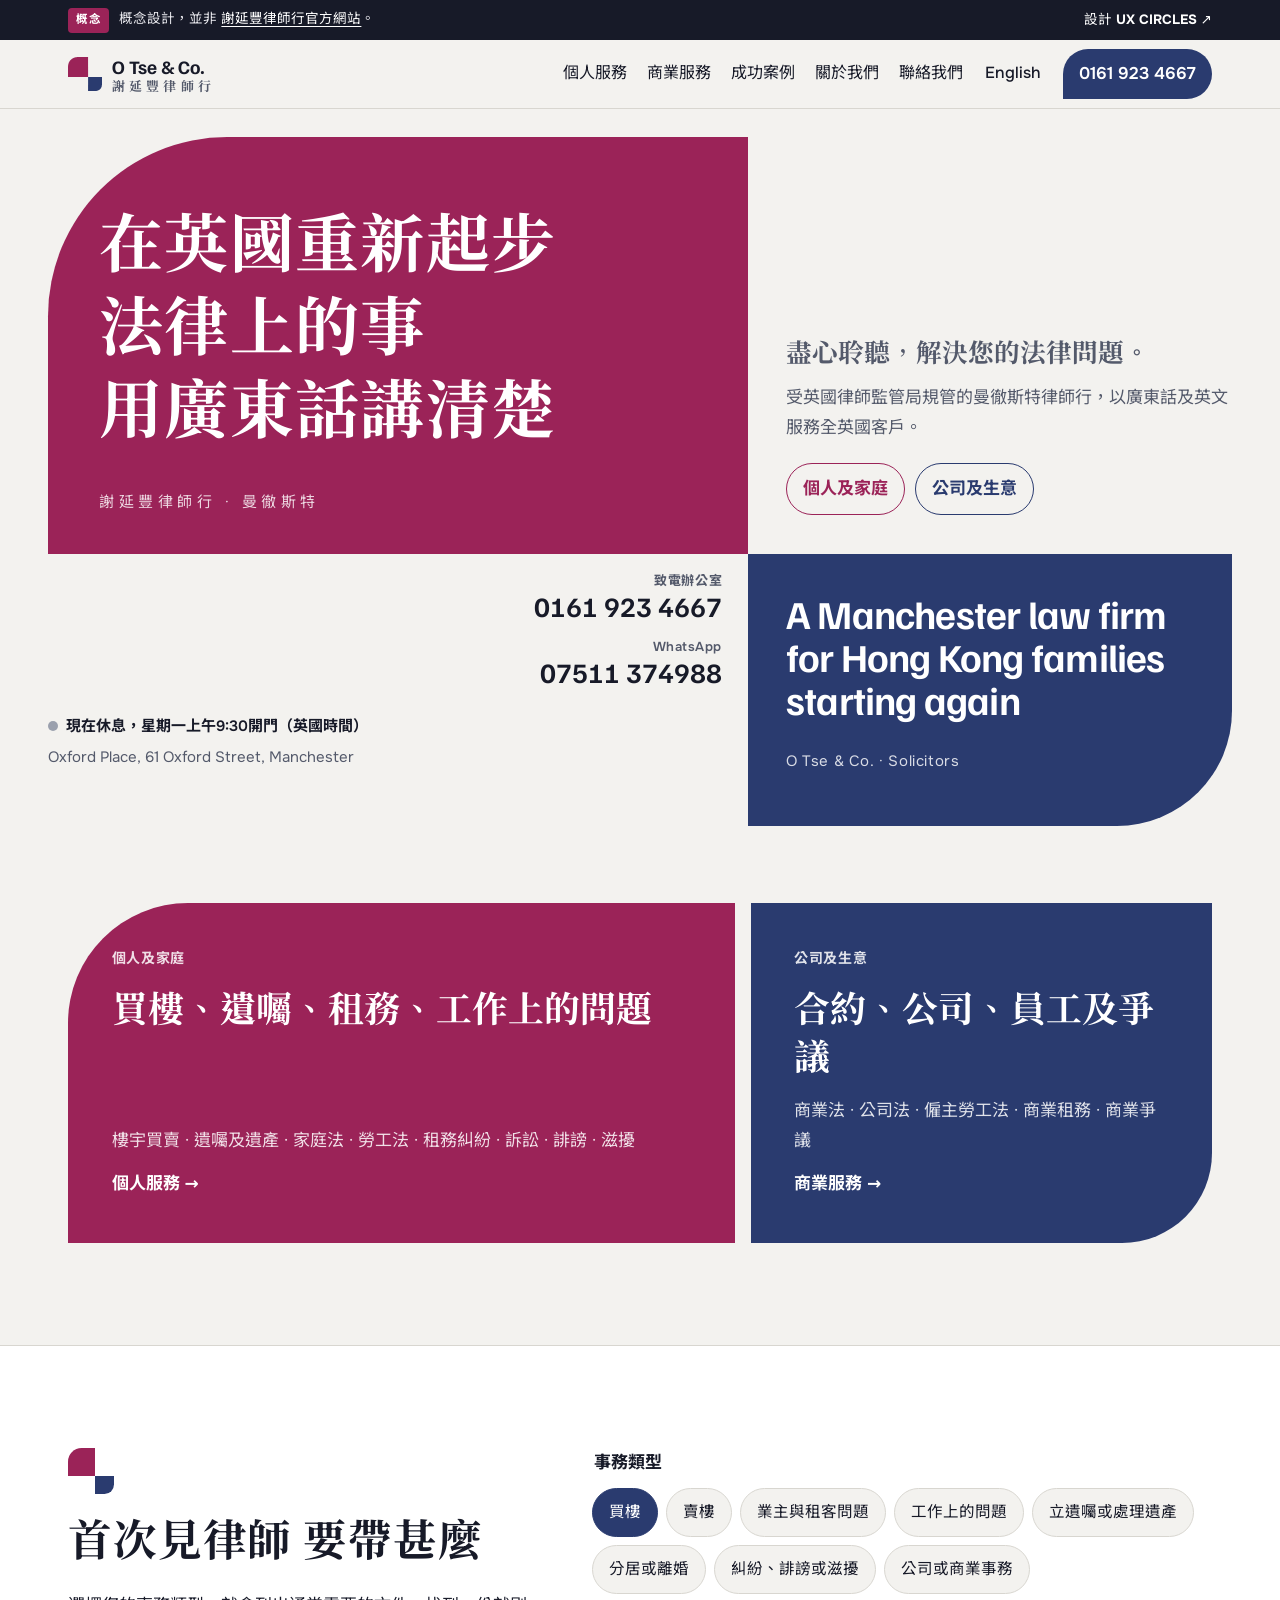
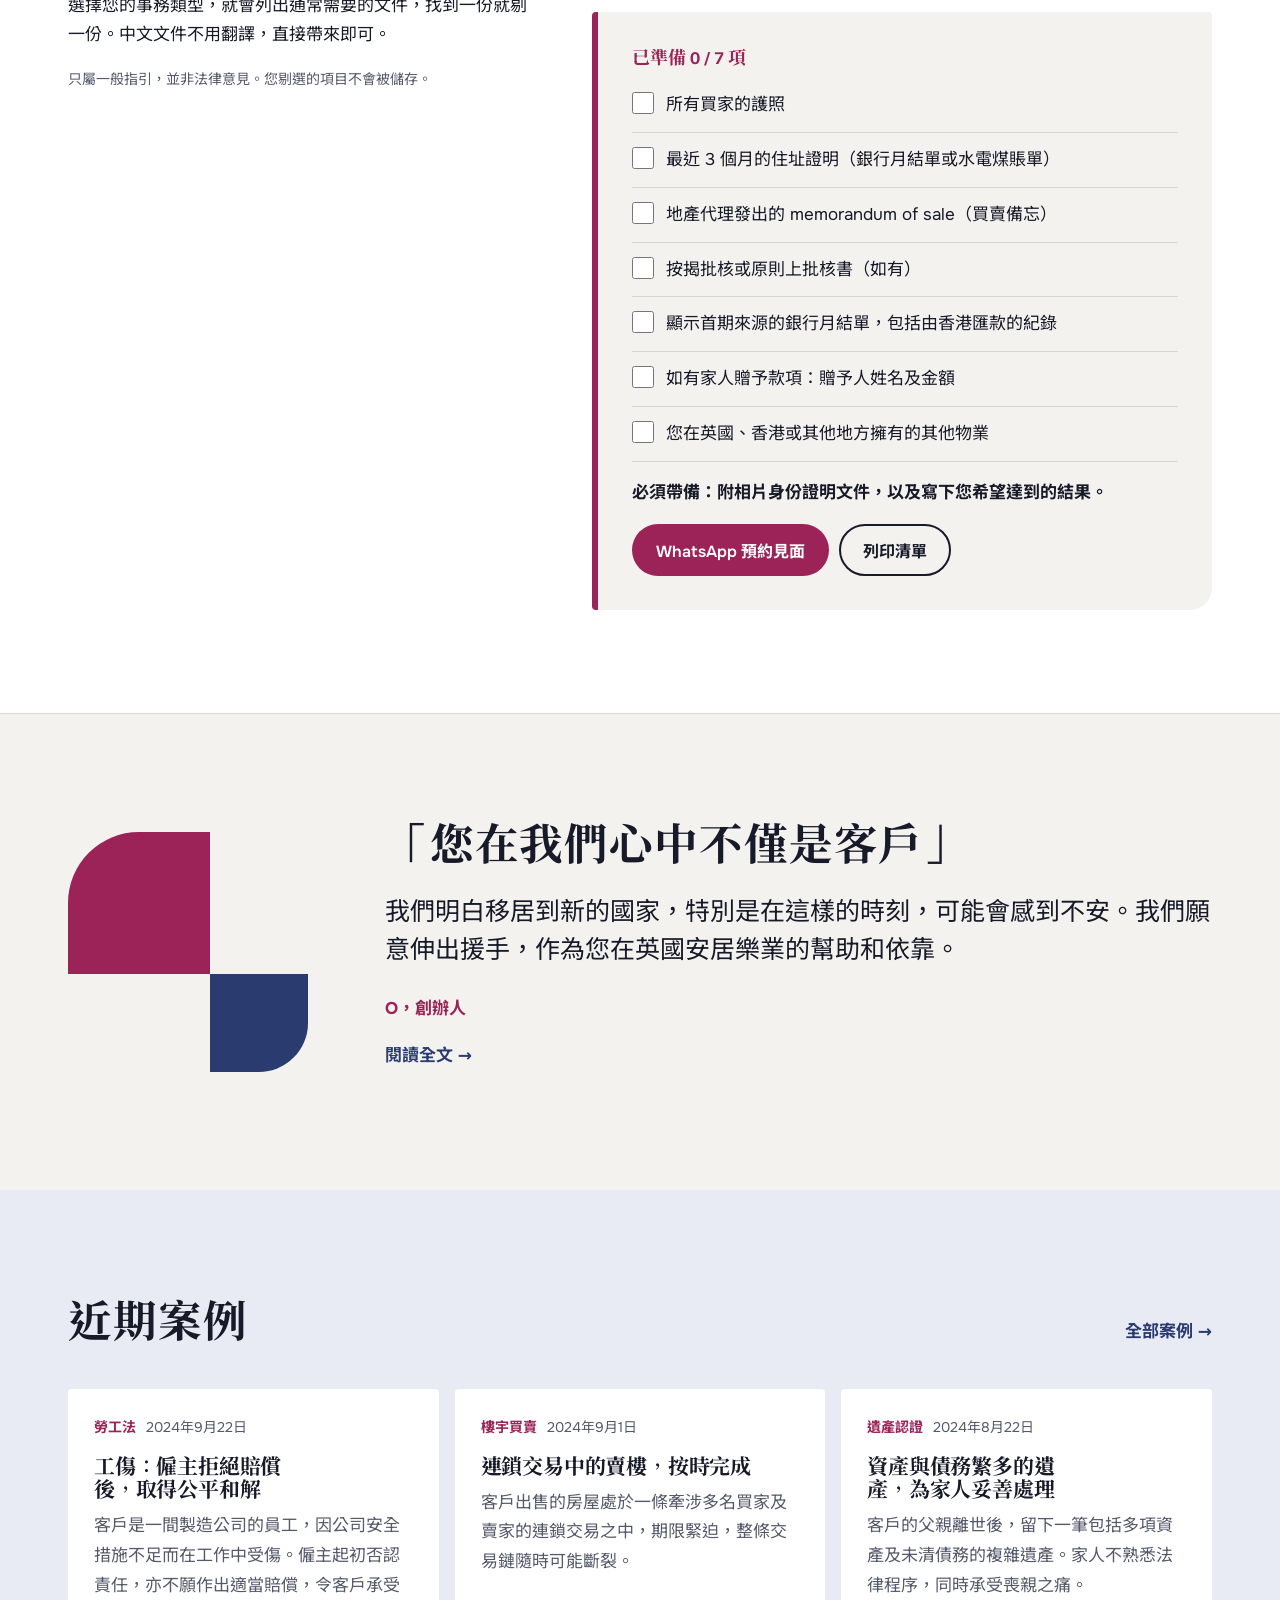
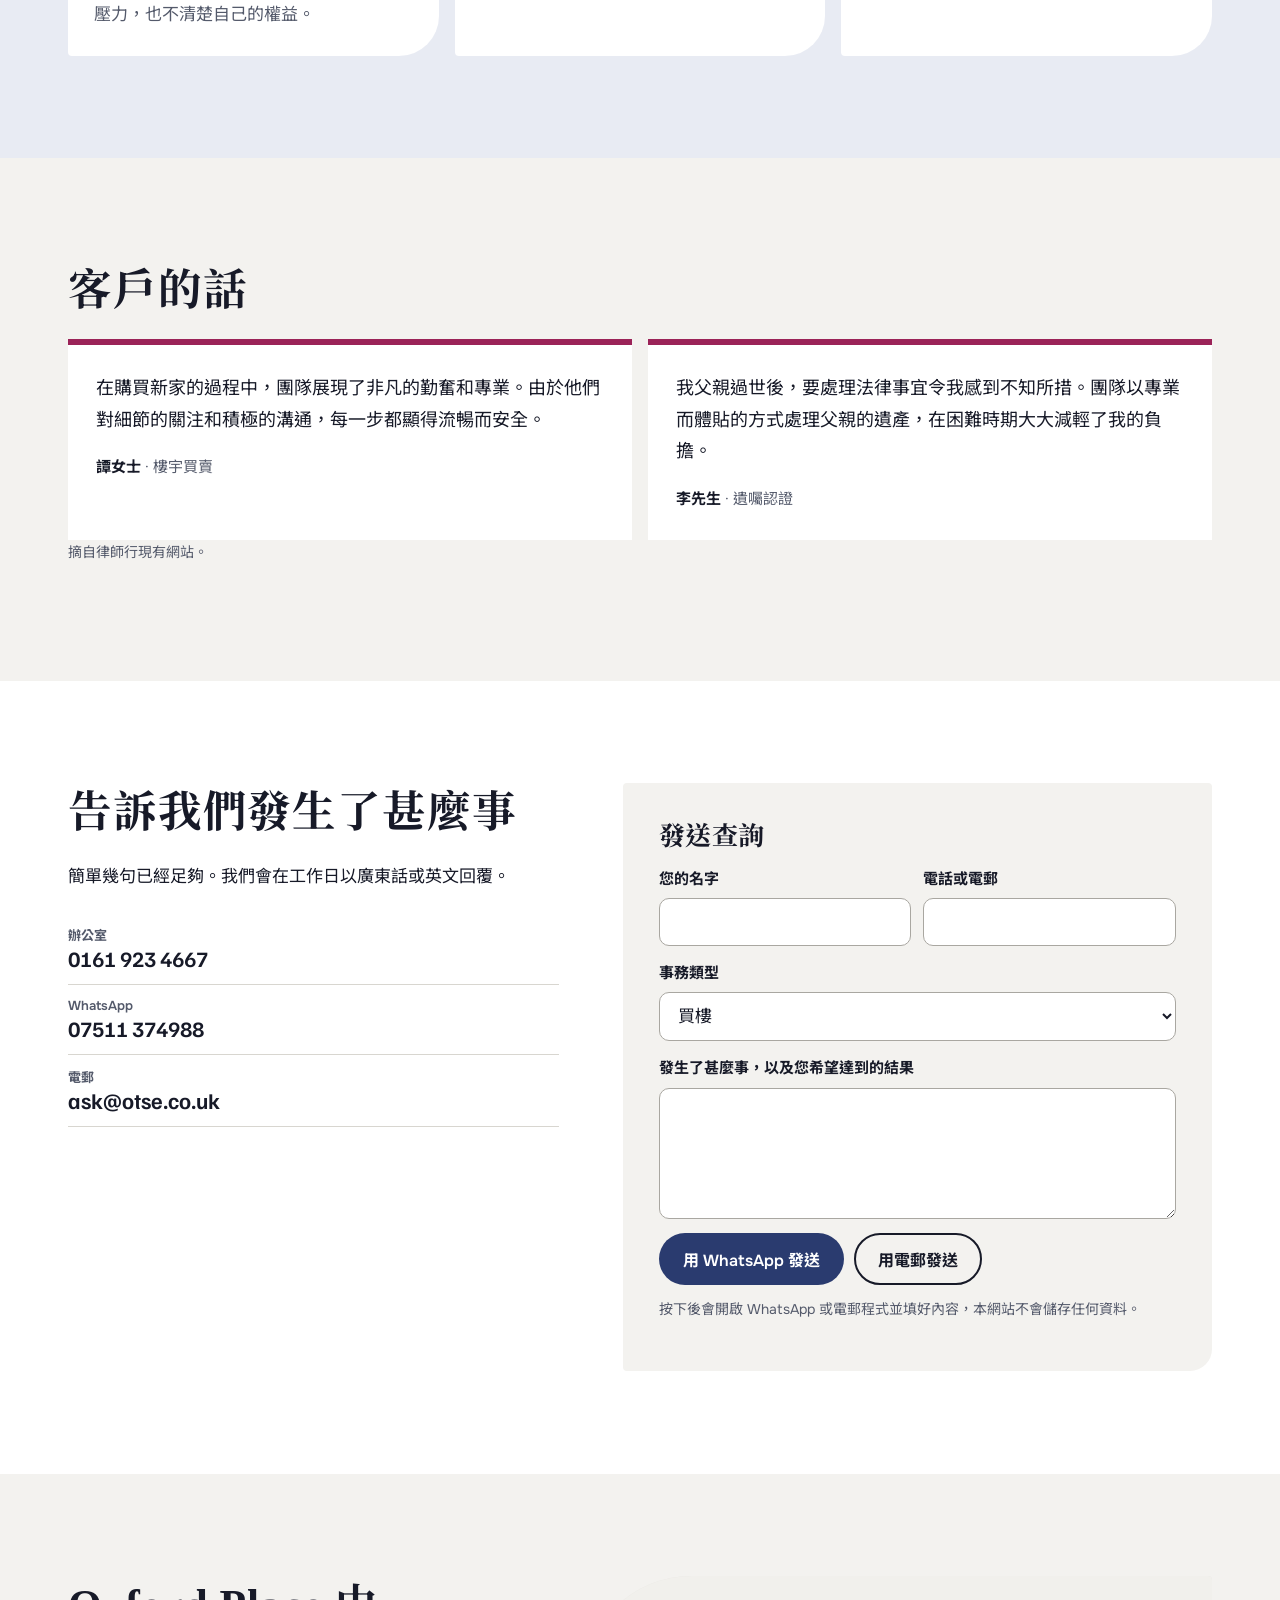
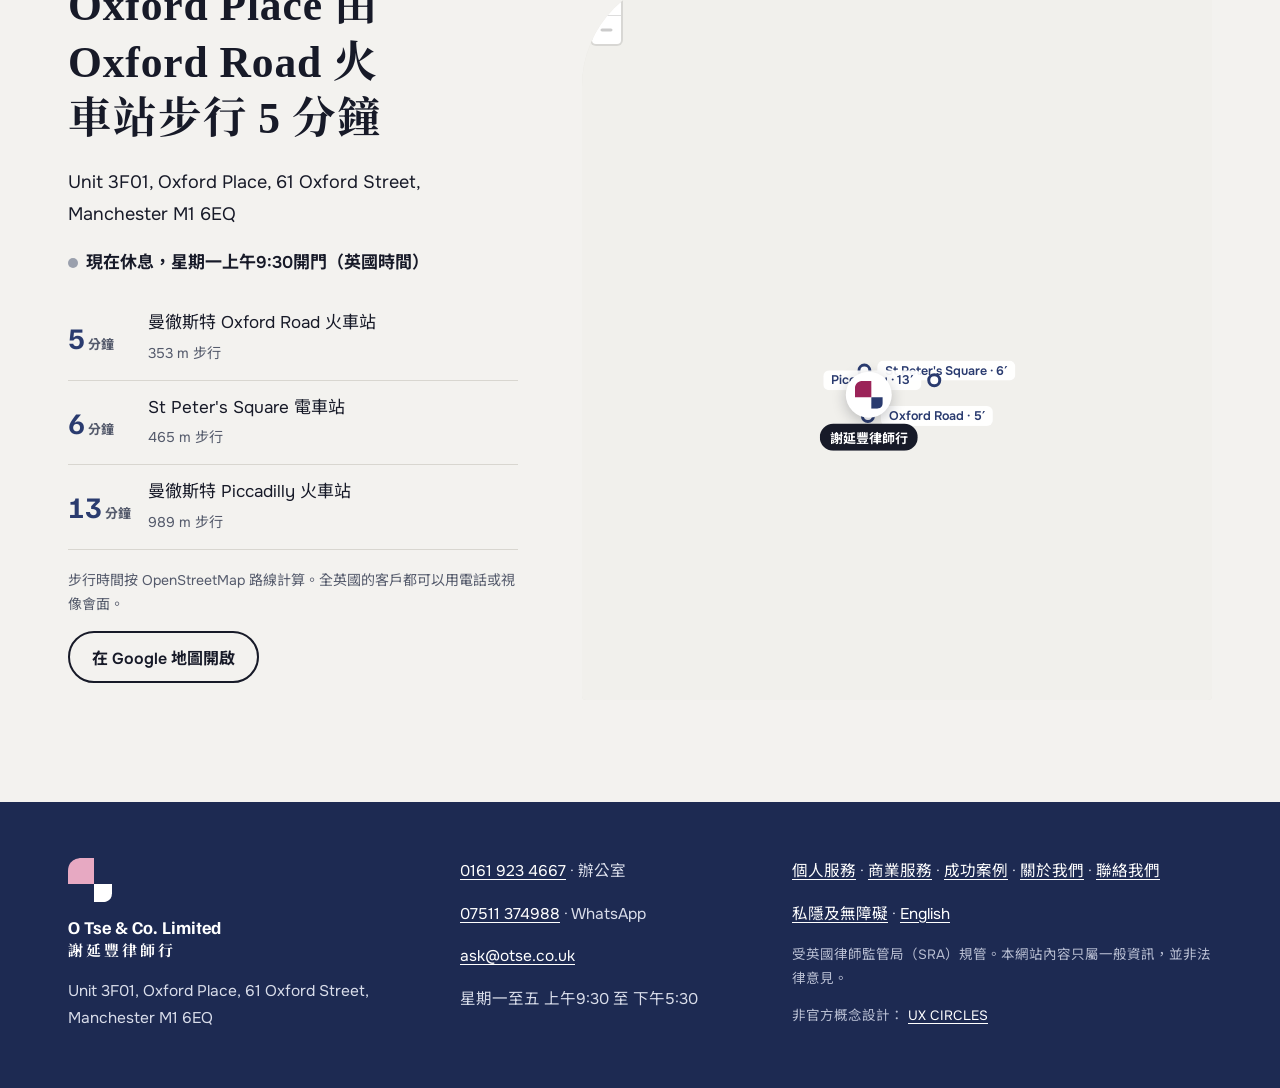
==== zh/index.html @ f218ed34 "O Tse & Co. concept redesign (bilingual EN / 繁中) Co-Authored-By: Claude Opus 5.5 <noreply@anthropic." ====
<!doctype html>
<html lang="zh-Hant-HK">
<head>
<meta charset="utf-8">
<meta name="viewport" content="width=device-width, initial-scale=1">
<meta name="robots" content="noindex, nofollow">
<title>謝延豐律師行 曼徹斯特（概念設計）</title>
<meta name="description" content="曼徹斯特廣東話律師行：樓宇買賣、遺囑、家庭法、勞工法及商業法。">
<link rel="alternate" hreflang="en" href="https://uxcircles.github.io/otse/">
<link rel="alternate" hreflang="zh-Hant" href="https://uxcircles.github.io/otse/zh/">
<link rel="icon" type="image/svg+xml" href="../assets/img/favicon.svg">
<meta name="theme-color" content="#2a3b6f">
<link rel="preload" href="../assets/fonts/familjen.woff2" as="font" type="font/woff2" crossorigin>
<link rel="preload" href="../assets/fonts/chiron-sung-700.woff2" as="font" type="font/woff2" crossorigin>
<link rel="stylesheet" href="../assets/site.css?v=3">
<script defer src="../assets/site.js?v=3"></script>
</head>
<body class="pg-index">
<a class="skip" href="#main">跳至內容</a>
<div class="concept-bar" role="note">
  <div class="wrap concept-in">
    <p><span class="concept-tag">概念</span>概念設計，並非 <a href="https://otse.co.uk/" target="_blank" rel="noopener">謝延豐律師行官方網站</a>。</p>
    <a class="concept-by" href="https://ux-circles.com/professionals" target="_blank" rel="noopener">設計 <strong>UX CIRCLES</strong> ↗</a>
  </div>
</div>
<header class="head" id="top">
  <div class="wrap head-in">
    <a class="brand" href="index.html" aria-label="謝延豐律師行 首頁">
      <img class="brand-mark" src="../assets/img/mark.svg" width="70" height="70" alt="" aria-hidden="true">
      <span class="brand-txt"><span class="brand-en">O Tse &amp; Co.</span><span class="brand-zh" lang="zh-Hant">謝延豐律師行</span></span>
    </a>
    <nav class="nav" aria-label="主選單"><a href="personal.html">個人服務</a><a href="business.html">商業服務</a><a href="cases.html">成功案例</a><a href="about.html">關於我們</a><a href="contact.html">聯絡我們</a></nav>
    <a class="lang" href="../" lang="en" hreflang="en">English</a>
    <a class="head-call" href="tel:+441619234667">0161 923 4667</a>
    <button class="menu-btn" type="button" aria-expanded="false" aria-controls="menu">選單</button>
  </div>
  <div class="menu" id="menu" hidden>
    <nav class="wrap" aria-label="選單">
      <a href="personal.html">個人服務</a><a href="business.html">商業服務</a><a href="cases.html">成功案例</a><a href="about.html">關於我們</a><a href="contact.html">聯絡我們</a>
      <a href="../" lang="en">English</a>
      <a href="tel:+441619234667">致電 0161 923 4667</a>
    </nav>
  </div>
</header>
<main id="main">
<section class="hero" aria-labelledby="hero-h">
  <div class="hero-grid">
    <div class="t-mag" lang="zh-Hant-HK">
      <h1 id="hero-h" class="hero-zh"><span>在英國重新起步</span><span>法律上的事</span><span>用廣東話講清楚</span></h1>
      <p class="hero-sub-zh">謝延豐律師行 · 曼徹斯特</p>
    </div>
    <div class="t-navy" lang="en-GB">
      <p class="hero-en">A Manchester law firm for Hong Kong families starting again</p>
      <p class="hero-sub-en">O Tse &amp; Co. · Solicitors</p>
    </div>
    <div class="t-side">
      <p class="hero-motto">盡心聆聽，解決您的法律問題。</p>
      <p>受英國律師監管局規管的曼徹斯特律師行，以廣東話及英文服務全英國客戶。</p>
      <div class="hero-links"><a href="personal.html">個人及家庭</a><a href="business.html">公司及生意</a></div>
    </div>
    <div class="t-corner">
      <a class="corner-call" href="tel:+441619234667"><small>致電辦公室</small>0161 923 4667</a>
      <a class="corner-wa" href="https://wa.me/447511374988?text=%E4%BD%A0%E5%A5%BD%EF%BC%8C%E6%88%91%E6%83%B3%E9%A0%90%E7%B4%84%E9%A6%96%E6%AC%A1%E8%AB%AE%E8%A9%A2%E3%80%82" data-wa><small>WhatsApp</small>07511 374988</a>
    </div>
    <div class="t-under">
      <p class="status" data-open><span class="status-dot" aria-hidden="true"></span><span data-open-txt>星期一至五 上午9:30 至 下午5:30</span></p>
      <p>Oxford Place, 61 Oxford Street, Manchester</p>
    </div>
  </div>
</section><section class="sec doors" aria-labelledby="doors-h">
  <div class="wrap">
    <h2 id="doors-h" class="vh">服務範疇</h2>
    <div class="door-grid">
      <a class="door door-mag" href="personal.html">
        <span class="door-k">個人及家庭</span>
        <span class="door-h">買樓、遺囑、租務、工作上的問題</span>
        <span class="door-list">樓宇買賣 · 遺囑及遺產 · 家庭法 · 勞工法 · 租務糾紛 · 訴訟 · 誹謗 · 滋擾</span>
        <span class="door-go">個人服務 →</span>
      </a>
      <a class="door door-navy" href="business.html">
        <span class="door-k">公司及生意</span>
        <span class="door-h">合約、公司、員工及爭議</span>
        <span class="door-list">商業法 · 公司法 · 僱主勞工法 · 商業租務 · 商業爭議</span>
        <span class="door-go">商業服務 →</span>
      </a>
    </div>
  </div>
</section><section class="sec prepare" id="prepare" aria-labelledby="prep-h">
  <div class="wrap prep-grid">
    <div class="prep-intro">
      <div class="tiles tiles-sm" aria-hidden="true"><i></i><i></i></div>
      <h2 id="prep-h">首次見律師 要帶甚麼</h2>
      <p>選擇您的事務類型，就會列出通常需要的文件，找到一份就剔一份。中文文件不用翻譯，直接帶來即可。</p>
      <p class="fine">只屬一般指引，並非法律意見。您剔選的項目不會被儲存。</p>
    </div>
    <form class="ck" data-check>
      <fieldset><legend>事務類型</legend><div class="picks"><label class="pick"><input type="radio" name="matter" value="buy" checked><span>買樓</span></label><label class="pick"><input type="radio" name="matter" value="sell"><span>賣樓</span></label><label class="pick"><input type="radio" name="matter" value="tenancy"><span>業主與租客問題</span></label><label class="pick"><input type="radio" name="matter" value="employment"><span>工作上的問題</span></label><label class="pick"><input type="radio" name="matter" value="will"><span>立遺囑或處理遺產</span></label><label class="pick"><input type="radio" name="matter" value="family"><span>分居或離婚</span></label><label class="pick"><input type="radio" name="matter" value="dispute"><span>糾紛、誹謗或滋擾</span></label><label class="pick"><input type="radio" name="matter" value="business"><span>公司或商業事務</span></label></div></fieldset>
      <div class="ck-sheet">
        <p class="ck-count" aria-live="polite" data-count></p>
        <ul class="ck-list" data-matter="buy" data-label="買樓"><li><label><input type="checkbox"><span>所有買家的護照</span></label></li><li><label><input type="checkbox"><span>最近 3 個月的住址證明（銀行月結單或水電煤賬單）</span></label></li><li><label><input type="checkbox"><span>地產代理發出的 memorandum of sale（買賣備忘）</span></label></li><li><label><input type="checkbox"><span>按揭批核或原則上批核書（如有）</span></label></li><li><label><input type="checkbox"><span>顯示首期來源的銀行月結單，包括由香港匯款的紀錄</span></label></li><li><label><input type="checkbox"><span>如有家人贈予款項：贈予人姓名及金額</span></label></li><li><label><input type="checkbox"><span>您在英國、香港或其他地方擁有的其他物業</span></label></li></ul><ul class="ck-list" data-matter="sell" data-label="賣樓" hidden><li><label><input type="checkbox"><span>每位業主的護照及住址證明</span></label></li><li><label><input type="checkbox"><span>按揭銀行及戶口號碼</span></label></li><li><label><input type="checkbox"><span>工程證書及保用（窗戶、鍋爐、擴建等）</span></label></li><li><label><input type="checkbox"><span>如屬 leasehold 單位：租約及最近的管理費結單</span></label></li><li><label><input type="checkbox"><span>買方律師資料（如已談妥買賣）</span></label></li></ul><ul class="ck-list" data-matter="tenancy" data-label="業主與租客問題" hidden><li><label><input type="checkbox"><span>租約及續約文件</span></label></li><li><label><input type="checkbox"><span>按金保障證明（deposit protection certificate）</span></label></li><li><label><input type="checkbox"><span>租金紀錄：銀行轉賬或租金結單</span></label></li><li><label><input type="checkbox"><span>所有發出或收到的通知或信件，並註明收到日期</span></label></li><li><label><input type="checkbox"><span>與問題有關的相片及訊息</span></label></li></ul><ul class="ck-list" data-matter="employment" data-label="工作上的問題" hidden><li><label><input type="checkbox"><span>僱傭合約及員工手冊</span></label></li><li><label><input type="checkbox"><span>最近的糧單</span></label></li><li><label><input type="checkbox"><span>相關信件：解僱、紀律處分、申訴</span></label></li><li><label><input type="checkbox"><span>附日期的事件時序</span></label></li><li><label><input type="checkbox"><span>如涉及工傷：醫療紀錄及意外報告</span></label></li></ul><ul class="ck-list" data-matter="will" data-label="立遺囑或處理遺產" hidden><li><label><input type="checkbox"><span>立遺囑：您在英國及香港的資產清單（物業、銀行戶口、強積金、退休金）</span></label></li><li><label><input type="checkbox"><span>受益人及希望委任的遺囑執行人</span></label></li><li><label><input type="checkbox"><span>為未滿 18 歲子女選定的監護人</span></label></li><li><label><input type="checkbox"><span>處理遺產：死亡證及遺囑正本</span></label></li><li><label><input type="checkbox"><span>已故者的銀行戶口、物業及債務資料</span></label></li></ul><ul class="ck-list" data-matter="family" data-label="分居或離婚" hidden><li><label><input type="checkbox"><span>結婚證書（香港發出的亦可）</span></label></li><li><label><input type="checkbox"><span>子女出生證明書</span></label></li><li><label><input type="checkbox"><span>雙方收入、物業、儲蓄及退休金（包括強積金）概要</span></label></li><li><label><input type="checkbox"><span>分居經過的時序及任何法庭文件</span></label></li></ul><ul class="ck-list" data-matter="dispute" data-label="糾紛、誹謗或滋擾" hidden><li><label><input type="checkbox"><span>附日期的事件時序</span></label></li><li><label><input type="checkbox"><span>合約、發票、信件及訊息</span></label></li><li><label><input type="checkbox"><span>如涉及網上內容：顯示日期及網址的截圖</span></label></li><li><label><input type="checkbox"><span>如涉及滋擾：相片、錄音或噪音日誌</span></label></li><li><label><input type="checkbox"><span>任何法庭文件，並註明收到日期</span></label></li></ul><ul class="ck-list" data-matter="business" data-label="公司或商業事務" hidden><li><label><input type="checkbox"><span>公司註冊號碼、董事及股東名單</span></label></li><li><label><input type="checkbox"><span>公司章程及股東協議</span></label></li><li><label><input type="checkbox"><span>需要審閱的合約或草稿</span></label></li><li><label><input type="checkbox"><span>與對方的往來書信</span></label></li></ul>
        <p class="ck-always">必須帶備：附相片身份證明文件，以及寫下您希望達到的結果。</p>
        <div class="ck-actions">
          <a class="btn btn-mag" data-ck-wa href="https://wa.me/447511374988" target="_blank" rel="noopener">WhatsApp 預約見面</a>
          <button class="btn btn-line" type="button" data-print>列印清單</button>
        </div>
      </div>
    </form>
  </div>
</section><section class="sec letter" aria-labelledby="letter-h">
  <div class="wrap letter-grid">
    <div class="tiles tiles-lg" aria-hidden="true"><i></i><i></i></div>
    <div>
      <h2 id="letter-h">「您在我們心中不僅是客戶」</h2>
      <p class="letter-p">我們明白移居到新的國家，特別是在這樣的時刻，可能會感到不安。我們願意伸出援手，作為您在英國安居樂業的幫助和依靠。</p>
      <p class="letter-sign">O，創辦人</p>
      <p><a class="more" href="about.html">閱讀全文 →</a></p>
    </div>
  </div>
</section><section class="sec cases-sec" aria-labelledby="cases-h">
  <div class="wrap">
    <div class="sec-head"><h2 id="cases-h">近期案例</h2><a class="more" href="cases.html">全部案例 →</a></div>
    <div class="case-cards"><article class="case-card">
  <p class="case-meta"><span>勞工法</span> <time>2024年9月22日</time></p>
  <h3><a href="cases.html#workplace-injury">工傷：僱主拒絕賠償後，取得公平和解</a></h3>
  <p>客戶是一間製造公司的員工，因公司安全措施不足而在工作中受傷。僱主起初否認責任，亦不願作出適當賠償，令客戶承受壓力，也不清楚自己的權益。</p>
</article><article class="case-card">
  <p class="case-meta"><span>樓宇買賣</span> <time>2024年9月1日</time></p>
  <h3><a href="cases.html#property-chain">連鎖交易中的賣樓，按時完成</a></h3>
  <p>客戶出售的房屋處於一條牽涉多名買家及賣家的連鎖交易之中，期限緊迫，整條交易鏈隨時可能斷裂。</p>
</article><article class="case-card">
  <p class="case-meta"><span>遺產認證</span> <time>2024年8月22日</time></p>
  <h3><a href="cases.html#estate">資產與債務繁多的遺產，為家人妥善處理</a></h3>
  <p>客戶的父親離世後，留下一筆包括多項資產及未清債務的複雜遺產。家人不熟悉法律程序，同時承受喪親之痛。</p>
</article></div>
  </div>
</section><section class="sec quotes-sec quotes-mag" aria-labelledby="q-h">
  <div class="wrap">
    <h2 id="q-h">客戶的話</h2>
    <div class="quotes"><figure class="quote"><blockquote><p>在購買新家的過程中，團隊展現了非凡的勤奮和專業。由於他們對細節的關注和積極的溝通，每一步都顯得流暢而安全。</p></blockquote><figcaption><strong>譚女士</strong> · 樓宇買賣</figcaption></figure><figure class="quote"><blockquote><p>我父親過世後，要處理法律事宜令我感到不知所措。團隊以專業而體貼的方式處理父親的遺產，在困難時期大大減輕了我的負擔。</p></blockquote><figcaption><strong>李先生</strong> · 遺囑認證</figcaption></figure></div>
    <p class="fine">摘自律師行現有網站。</p>
  </div>
</section><section class="sec contact-sec" aria-labelledby="ask-h2">
  <div class="wrap contact-grid">
    <div>
      <h2 id="ask-h2">告訴我們發生了甚麼事</h2>
      <p>簡單幾句已經足夠。我們會在工作日以廣東話或英文回覆。</p>
      <ul class="ways">
        <li><a href="tel:+441619234667"><small>辦公室</small>0161 923 4667</a></li>
        <li><a href="https://wa.me/447511374988" data-wa><small>WhatsApp</small>07511 374988</a></li>
        <li><a href="mailto:ask@otse.co.uk"><small>電郵</small>ask@otse.co.uk</a></li>
      </ul>
    </div>
    <form class="ask" id="ask" data-ask novalidate>
  <h2>發送查詢</h2>
  <div class="ask-row">
    <label>您的名字<input name="name" autocomplete="name" required></label>
    <label>電話或電郵<input name="reach" autocomplete="tel" required></label>
  </div>
  <label>事務類型<select name="topic"><option>買樓</option><option>賣樓</option><option>業主與租客問題</option><option>工作上的問題</option><option>立遺囑或處理遺產</option><option>分居或離婚</option><option>糾紛、誹謗或滋擾</option><option>公司或商業事務</option><option>其他</option></select></label>
  <label>發生了甚麼事，以及您希望達到的結果<textarea name="msg" rows="5" required></textarea></label>
  <p class="err" data-err hidden role="alert">請填寫名字、聯絡方法及問題。</p>
  <div class="ask-actions">
    <button class="btn btn-navy" type="submit" value="wa">用 WhatsApp 發送</button>
    <button class="btn btn-line" type="submit" value="mail">用電郵發送</button>
  </div>
  <p class="fine">按下後會開啟 WhatsApp 或電郵程式並填好內容，本網站不會儲存任何資料。</p>
</form>
  </div>
</section><section class="sec visit" id="visit" aria-labelledby="visit-h">
  <div class="wrap visit-grid">
    <div class="visit-txt">
      <h2 id="visit-h">Oxford Place 由 Oxford Road 火車站步行 5 分鐘</h2>
      <p class="addr">Unit 3F01, Oxford Place, 61 Oxford Street, Manchester M1 6EQ</p>
      <p class="status" data-open><span class="status-dot" aria-hidden="true"></span><span data-open-txt>星期一至五 上午9:30 至 下午5:30</span></p>
      <ul class="walks"><li><span class="v-min">5<small>分鐘</small></span><span>曼徹斯特 Oxford Road 火車站<br><small>353 m 步行</small></span></li><li><span class="v-min">6<small>分鐘</small></span><span>St Peter's Square 電車站<br><small>465 m 步行</small></span></li><li><span class="v-min">13<small>分鐘</small></span><span>曼徹斯特 Piccadilly 火車站<br><small>989 m 步行</small></span></li></ul>
      <p class="fine">步行時間按 OpenStreetMap 路線計算。全英國的客戶都可以用電話或視像會面。</p>
      <p><a class="btn btn-line" href="https://maps.app.goo.gl/LQid4jvixBQ4nFDKA" target="_blank" rel="noopener">在 Google 地圖開啟</a></p>
    </div>
    <div class="map" data-map data-src="../assets/vendor/maplibre/maplibre-gl.js" data-css="../assets/vendor/maplibre/maplibre-gl.css" data-mapjs="../assets/map.js?v=3">
      <div class="map-sketch" aria-hidden="true">
        <span class="ms-road ms-ox">Oxford Street</span><span class="ms-road ms-wh">Whitworth Street</span>
        <span class="ms-pin"><img class="ms-mark" src="../assets/img/mark.svg" width="70" height="70" alt="" aria-hidden="true"></span>
      </div>
      <script type="application/json" id="map-data">{"home": [-2.2421238, 53.4759435], "mark": "../assets/img/mark.svg", "label": "謝延豐律師行", "routes": [{"name": "Oxford Road", "min": 5, "start": [-2.2422762, 53.4737777], "coords": [[-2.2423, 53.47377], [-2.24248, 53.47396], [-2.24267, 53.4742], [-2.24268, 53.47422], [-2.24266, 53.47423], [-2.24241, 53.4743], [-2.24209, 53.4744], [-2.24168, 53.47452], [-2.24163, 53.47453], [-2.24156, 53.47453], [-2.24147, 53.47454], [-2.2414, 53.47455], [-2.24131, 53.47455], [-2.24126, 53.47454], [-2.24119, 53.47453], [-2.24116, 53.47454], [-2.24112, 53.47456], [-2.24101, 53.47459], [-2.24098, 53.47462], [-2.24099, 53.47463], [-2.24105, 53.4747], [-2.24108, 53.47474], [-2.24104, 53.47476], [-2.24106, 53.47478], [-2.24111, 53.47479], [-2.24116, 53.47484], [-2.24118, 53.47484], [-2.24139, 53.47506], [-2.24206, 53.47591], [-2.24209, 53.47595]]}, {"name": "St Peter's Square", "min": 6, "start": [-2.242884, 53.4784104], "coords": [[-2.24291, 53.47842], [-2.2429, 53.47843], [-2.24291, 53.47844], [-2.24288, 53.47846], [-2.24287, 53.47848], [-2.24284, 53.4785], [-2.2427, 53.4786], [-2.24267, 53.47865], [-2.24263, 53.47868], [-2.2426, 53.47867], [-2.24253, 53.47867], [-2.2425, 53.47867], [-2.2425, 53.47863], [-2.24248, 53.47861], [-2.24244, 53.47858], [-2.2424, 53.47856], [-2.24235, 53.47854], [-2.24252, 53.47843], [-2.24314, 53.478], [-2.24319, 53.47796], [-2.24328, 53.47789], [-2.24352, 53.47769], [-2.24374, 53.47742], [-2.24377, 53.4774], [-2.24357, 53.47727], [-2.24348, 53.47721], [-2.24333, 53.47711], [-2.24327, 53.47706], [-2.24323, 53.47702], [-2.24318, 53.47696], [-2.24316, 53.47694], [-2.24312, 53.4769], [-2.24292, 53.47668], [-2.2429, 53.47666], [-2.24289, 53.47664], [-2.24286, 53.47662], [-2.2426, 53.47636], [-2.24248, 53.47632], [-2.24242, 53.47625], [-2.24237, 53.47619], [-2.24229, 53.4762], [-2.24219, 53.47624], [-2.24205, 53.4763], [-2.24203, 53.47631], [-2.24198, 53.47628], [-2.24202, 53.47626], [-2.24218, 53.47616], [-2.24221, 53.47615], [-2.24223, 53.47613], [-2.24223, 53.47611], [-2.24222, 53.47609], [-2.24218, 53.47605], [-2.24212, 53.47599], [-2.24209, 53.47595]]}, {"name": "Piccadilly", "min": 13, "start": [-2.2308334, 53.4774198], "coords": [[-2.23079, 53.47741], [-2.23088, 53.47725], [-2.23095, 53.47716], [-2.23103, 53.47718], [-2.23105, 53.47715], [-2.2311, 53.47706], [-2.23111, 53.47704], [-2.2312, 53.47704], [-2.23127, 53.47695], [-2.23126, 53.47693], [-2.23126, 53.47685], [-2.23126, 53.47683], [-2.23121, 53.47683], [-2.23118, 53.47671], [-2.23122, 53.47668], [-2.23129, 53.47668], [-2.23134, 53.47667], [-2.23143, 53.47665], [-2.23149, 53.47664], [-2.23152, 53.47663], [-2.23157, 53.47662], [-2.23163, 53.47661], [-2.23164, 53.47661], [-2.23165, 53.47658], [-2.23163, 53.47656], [-2.23164, 53.47649], [-2.23164, 53.47645], [-2.23165, 53.47644], [-2.23198, 53.47648], [-2.23203, 53.47648], [-2.23205, 53.47648], [-2.23236, 53.47651], [-2.23242, 53.47651], [-2.23253, 53.47653], [-2.23303, 53.47657], [-2.23311, 53.47657], [-2.23315, 53.47657], [-2.23357, 53.47661], [-2.23365, 53.47662], [-2.23373, 53.47662], [-2.23387, 53.47663], [-2.23389, 53.47663], [-2.23417, 53.47663], [-2.2343, 53.47663], [-2.23443, 53.47661], [-2.23457, 53.47656], [-2.23562, 53.47622], [-2.23567, 53.47618], [-2.2357, 53.47617], [-2.23577, 53.47614], [-2.23583, 53.47612], [-2.23586, 53.47611], [-2.23592, 53.47612], [-2.23593, 53.47613], [-2.23597, 53.47618], [-2.236, 53.47621], [-2.23601, 53.47622], [-2.23653, 53.47607], [-2.23657, 53.47606], [-2.23668, 53.47605], [-2.23747, 53.47587], [-2.2379, 53.47577], [-2.23796, 53.47576], [-2.23806, 53.47574], [-2.23818, 53.47571], [-2.23819, 53.4757], [-2.23819, 53.4757], [-2.2382, 53.47567], [-2.23822, 53.47567], [-2.23824, 53.47566], [-2.23886, 53.47546], [-2.23888, 53.47545], [-2.23891, 53.47544], [-2.23895, 53.47543], [-2.23896, 53.47543], [-2.23943, 53.47528], [-2.23945, 53.47527], [-2.23948, 53.47526], [-2.23951, 53.47525], [-2.23953, 53.47525], [-2.24051, 53.47494], [-2.24093, 53.4748], [-2.24106, 53.47478], [-2.24111, 53.47479], [-2.24116, 53.47484], [-2.24118, 53.47484], [-2.24139, 53.47506], [-2.24206, 53.47591], [-2.24209, 53.47595]]}]}</script>
    </div>
  </div>
</section></main>
<footer class="foot">
  <div class="wrap foot-grid">
    <div class="foot-id">
      <img class="foot-mark" src="../assets/img/mark-white.svg" width="70" height="70" alt="" aria-hidden="true">
      <p class="foot-name">O Tse &amp; Co. Limited<br><span lang="zh-Hant">謝延豐律師行</span></p>
      <p>Unit 3F01, Oxford Place, 61 Oxford Street, Manchester M1 6EQ</p>
    </div>
    <div>
      <p><a href="tel:+441619234667">0161 923 4667</a> · 辦公室</p>
      <p><a href="https://wa.me/447511374988">07511 374988</a> · WhatsApp</p>
      <p><a href="mailto:ask@otse.co.uk">ask@otse.co.uk</a></p>
      <p>星期一至五 上午9:30 至 下午5:30</p>
    </div>
    <div>
      <p><a href="personal.html">個人服務</a> · <a href="business.html">商業服務</a> · <a href="cases.html">成功案例</a> · <a href="about.html">關於我們</a> · <a href="contact.html">聯絡我們</a></p>
      <p><a href="privacy.html">私隱及無障礙</a> · <a href="../" lang="en">English</a></p>
      <p class="foot-small">受英國律師監管局（SRA）規管。本網站內容只屬一般資訊，並非法律意見。</p>
      <p class="foot-small">非官方概念設計： <a href="https://ux-circles.com/professionals" target="_blank" rel="noopener">UX CIRCLES</a></p>
    </div>
  </div>
</footer>
<nav class="mbar" aria-label="快捷操作">
  <a href="tel:+441619234667"><span class="mb-ic mb-call" aria-hidden="true"></span>致電</a>
  <a href="https://wa.me/447511374988?text=%E4%BD%A0%E5%A5%BD%EF%BC%8C%E6%88%91%E6%83%B3%E9%A0%90%E7%B4%84%E9%A6%96%E6%AC%A1%E8%AB%AE%E8%A9%A2%E3%80%82" data-wa><span class="mb-ic mb-wa" aria-hidden="true"></span>WhatsApp</a>
  <a href="#ask"><span class="mb-ic mb-ask" aria-hidden="true"></span>查詢</a>
</nav>
</body>
</html>
---- assets/site.css ----
/* O Tse & Co. concept. Signature: the logo's two tiles (magenta + navy) meeting at one corner. */
@font-face { font-family: "Familjen Grotesk"; src: url(fonts/familjen.woff2) format("woff2"); font-weight: 400 700; font-display: swap; }
@font-face { font-family: "Onest"; src: url(fonts/onest.woff2) format("woff2"); font-weight: 400 700; font-display: swap; }
@font-face { font-family: "Chiron Sung HK"; src: url(fonts/chiron-sung-700.woff2) format("woff2"); font-weight: 600 800; font-display: swap; }
@font-face { font-family: "Noto Sans TC"; src: url(fonts/noto-sans-tc-400.woff2) format("woff2"); font-weight: 400; font-display: swap; }
@font-face { font-family: "Noto Sans TC"; src: url(fonts/noto-sans-tc-700.woff2) format("woff2"); font-weight: 600 700; font-display: swap; }

:root {
  --mag: #9b2358;
  --mag-d: #7d1b47;
  --mag-soft: #f7e9ef;
  --navy: #2a3b6f;
  --navy-d: #1d2a52;
  --navy-soft: #e8ebf3;
  --ink: #171a28;
  --muted: #545a6b;
  --paper: #f3f2ef;
  --white: #fff;
  --line: #d8d6d0;
  --display: "Familjen Grotesk", "Chiron Sung HK", system-ui, sans-serif;
  --zh-display: "Chiron Sung HK", "Noto Serif TC", serif;
  --text: "Onest", "Noto Sans TC", system-ui, sans-serif;
  --gut: clamp(16px, 4vw, 48px);
  --head-h: 68px;
  --r: 22px;
}
* { box-sizing: border-box; }
html, body { overflow-x: clip; }
html { scroll-padding-top: calc(var(--head-h) + 12px); -webkit-text-size-adjust: 100%; }
body { margin: 0; background: var(--paper); color: var(--ink); font: 400 17px/1.6 var(--text); }
:lang(zh) body, html:lang(zh-Hant-HK) body { font-size: 17px; line-height: 1.75; }
img { max-width: 100%; height: auto; display: block; }
a { color: var(--navy); text-underline-offset: 3px; }
a:hover { color: var(--mag); }
:focus-visible { outline: 3px solid var(--mag); outline-offset: 3px; border-radius: 4px; }
h1, h2, h3 { font-family: var(--display); font-weight: 650; line-height: 1.12; letter-spacing: -0.01em; margin: 0 0 .5em; text-wrap: balance; }
html:lang(zh-Hant-HK) h1, html:lang(zh-Hant-HK) h2 { font-family: var(--zh-display); font-weight: 700; letter-spacing: .02em; line-height: 1.3; }
h2 { font-size: clamp(28px, 3.4vw, 44px); }
h3 { font-size: 21px; }
p { margin: 0 0 1em; }
.wrap { width: 100%; max-width: 1240px; margin: 0 auto; padding: 0 var(--gut); }
.vh { position: absolute; width: 1px; height: 1px; overflow: hidden; clip: rect(0 0 0 0); white-space: nowrap; }
.skip { position: absolute; left: 12px; top: -60px; z-index: 99; background: var(--ink); color: #fff; padding: 10px 14px; border-radius: 8px; }
.skip:focus { top: 12px; }
.fine { font-size: 14px; color: var(--muted); }
.more { font-weight: 600; text-decoration: none; }

/* ---------- concept bar ---------- */
.concept-bar { background: var(--ink); color: #e9e9ee; font-size: 13.5px; }
.concept-in { display: flex; align-items: center; justify-content: space-between; gap: 12px; min-height: 40px; padding-top: 6px; padding-bottom: 6px; }
.concept-bar p { margin: 0; }
.concept-bar a { color: #fff; }
.concept-tag { display: inline-block; background: var(--mag); color: #fff; font-weight: 700; font-size: 11.5px; letter-spacing: .06em; text-transform: uppercase; padding: 2px 8px; border-radius: 4px; margin-right: 10px; }
.concept-by { white-space: nowrap; text-decoration: none; }

/* ---------- header ---------- */
.head { position: sticky; top: 0; z-index: 40; background: rgba(243, 242, 239, .96); backdrop-filter: blur(8px); border-bottom: 1px solid var(--line); }
.head-in { display: flex; align-items: center; gap: 22px; height: var(--head-h); }
.brand { display: flex; align-items: center; gap: 10px; text-decoration: none; color: var(--ink); margin-right: auto; }
.brand-mark { width: 34px; height: 34px; }
.brand-txt { display: flex; flex-direction: column; line-height: 1.1; }
.brand-en { font: 700 19px var(--display); letter-spacing: -.01em; }
.brand-zh { font: 700 13px var(--zh-display); letter-spacing: .32em; color: var(--muted); }
.nav { display: flex; gap: 20px; }
.nav a, .lang { color: var(--ink); text-decoration: none; font-weight: 500; font-size: 16px; padding: 6px 0; border-bottom: 2px solid transparent; }
.nav a:hover, .lang:hover { color: var(--mag); }
.nav a[aria-current] { border-color: var(--mag); }
.lang { font-family: var(--text); }
.head-call { background: var(--navy); color: #fff; text-decoration: none; font-weight: 600; padding: 10px 16px; border-radius: 999px 999px 999px 4px; white-space: nowrap; }
.head-call:hover { background: var(--navy-d); color: #fff; }
.menu-btn { display: none; font: 600 16px var(--text); background: none; border: 1.5px solid var(--ink); border-radius: 999px; padding: 9px 16px; color: var(--ink); min-height: 44px; }
.menu { border-top: 1px solid var(--line); background: var(--paper); }
.menu nav { display: flex; flex-direction: column; padding-top: 8px; padding-bottom: 20px; }
.menu a { padding: 13px 0; font: 600 20px var(--display); color: var(--ink); text-decoration: none; border-bottom: 1px solid var(--line); }

/* ---------- the two tiles (logo geometry: 41.6 : 28.8, half-radius corners) ---------- */
.tiles { display: grid; grid-template-columns: 41.6fr 28.8fr; grid-template-rows: auto auto; width: 70px; aspect-ratio: 1; }
.tiles i { display: block; }
.tiles i:first-child { background: var(--mag); border-top-left-radius: 50%; aspect-ratio: 1; }
.tiles i:last-child { background: var(--navy); border-bottom-right-radius: 50%; grid-column: 2; grid-row: 2; aspect-ratio: 1; }
.tiles-sm { width: 46px; margin-bottom: 18px; }
.tiles-lg { width: min(240px, 60vw); }
.tiles-apart { width: 180px; margin: 0 auto 28px; }
.tiles-apart i:last-child { transform: translate(18px, 14px) rotate(8deg); }

/* ---------- hero: bilingual split built from the logo ---------- */
.hero { padding: clamp(14px, 2.5vw, 28px) var(--gut) 0; max-width: 1400px; margin: 0 auto; }
.hero-grid { display: grid; grid-template-columns: 41.6fr 28.8fr; grid-template-rows: auto auto; }
.t-mag { grid-column: 1; grid-row: 1; background: var(--mag); color: #fff; border-top-left-radius: clamp(80px, 14vw, 220px); padding: clamp(40px, 5vw, 72px) clamp(28px, 4vw, 64px) clamp(30px, 3vw, 44px); display: flex; flex-direction: column; justify-content: flex-end; }
.t-navy { grid-column: 2; grid-row: 2; background: var(--navy); color: #fff; border-bottom-right-radius: clamp(60px, 9vw, 150px); padding: clamp(28px, 3vw, 42px) clamp(26px, 3vw, 48px) clamp(40px, 4vw, 60px); }
.hero-zh span { display: block; white-space: nowrap; }
.hero-zh { font: 700 clamp(40px, 5vw, 72px)/1.22 var(--zh-display); letter-spacing: .04em; margin: 0 0 .6em; color: #fff; }
.hero-en { font: 650 clamp(28px, 3.1vw, 46px)/1.08 var(--display); letter-spacing: -.02em; margin: 0 0 .7em; color: #fff; }
.hero-sub-zh, .hero-sub-en { margin: 0; font-size: 15px; color: rgba(255, 255, 255, .82); letter-spacing: .04em; }
.hero-sub-zh { letter-spacing: .3em; }
.t-side { grid-column: 2; grid-row: 1; padding: 0 0 clamp(24px, 3vw, 40px) clamp(24px, 3vw, 48px); display: flex; flex-direction: column; justify-content: flex-end; }
.hero-motto { font: 600 clamp(22px, 2vw, 28px)/1.2 var(--display); color: var(--navy); margin-bottom: .6em; }
html:lang(zh-Hant-HK) .hero-motto { font-family: var(--zh-display); }
.t-side p { color: var(--muted); max-width: 30em; }
.hero-links { display: flex; flex-wrap: wrap; gap: 10px; margin-top: 4px; }
.hero-links a { text-decoration: none; font-weight: 600; padding: 10px 16px; border-radius: 999px; border: 1.5px solid currentColor; }
.hero-links a:first-child { color: var(--mag); }
.hero-links a:last-child { color: var(--navy); }
.hero-links a:hover { background: var(--white); }
.t-corner { grid-column: 1; grid-row: 2; justify-self: end; align-self: start; display: flex; flex-direction: column; align-items: flex-end; gap: 0; z-index: 2; }
.t-corner a { display: flex; flex-direction: column; align-items: flex-end; text-decoration: none; color: var(--ink); font: 650 clamp(22px, 2.2vw, 32px)/1.1 var(--display); padding: 16px clamp(18px, 2vw, 28px) 0 0; }
.t-corner a small { font: 600 13px var(--text); color: var(--muted); letter-spacing: .04em; margin-bottom: 2px; }
.t-corner a:hover { color: var(--mag); }
.t-under { grid-column: 1; grid-row: 2; align-self: end; padding: 0 0 clamp(36px, 4vw, 60px); max-width: 26em; }
.t-under p { margin: 0 0 .3em; color: var(--muted); font-size: 15px; }
.status { display: flex; align-items: center; gap: 8px; font-weight: 600; color: var(--ink) !important; }
.status-dot { width: 10px; height: 10px; border-radius: 50%; background: #9aa0ad; flex: none; }
.status.is-open .status-dot { background: #1d7a46; box-shadow: 0 0 0 4px rgba(29, 122, 70, .16); }

/* ---------- sections ---------- */
.sec { padding: clamp(56px, 8vw, 110px) 0; }
.sec-head { display: flex; align-items: baseline; justify-content: space-between; gap: 20px; flex-wrap: wrap; }
.btn { display: inline-flex; align-items: center; justify-content: center; min-height: 48px; padding: 12px 22px; border-radius: 999px; font: 600 16px var(--text); text-decoration: none; border: 2px solid transparent; cursor: pointer; }
.btn-mag { background: var(--mag); color: #fff; }
.btn-mag:hover { background: var(--mag-d); color: #fff; }
.btn-navy { background: var(--navy); color: #fff; }
.btn-navy:hover { background: var(--navy-d); color: #fff; }
.btn-line { background: transparent; color: var(--ink); border-color: var(--ink); }
.btn-line:hover { background: var(--ink); color: #fff; }
.btn-white { background: #fff; color: var(--ink); }
.btn-white:hover { background: var(--paper); color: var(--ink); }

/* doors */
.doors { padding-top: clamp(48px, 6vw, 80px); }
.door-grid { display: grid; grid-template-columns: 41.6fr 28.8fr; gap: 16px; align-items: stretch; }
.door { display: flex; flex-direction: column; gap: 14px; padding: clamp(28px, 3.4vw, 48px); color: #fff; text-decoration: none; min-height: 340px; transition: transform .2s; }
.door:hover { color: #fff; transform: translateY(-3px); }
.door-mag { background: var(--mag); border-top-left-radius: 120px; }
.door-navy { background: var(--navy); border-bottom-right-radius: 90px; }
.door-k { font-size: 14px; font-weight: 600; letter-spacing: .05em; opacity: .85; }
.door-h { font: 650 clamp(26px, 2.8vw, 38px)/1.12 var(--display); }
html:lang(zh-Hant-HK) .door-h { font-family: var(--zh-display); font-weight: 700; line-height: 1.35; }
.door-list { color: rgba(255, 255, 255, .85); margin-top: auto; }
.door-go { font-weight: 700; }

/* checklist tool */
.prepare { background: var(--white); border-top: 1px solid var(--line); border-bottom: 1px solid var(--line); }
.prep-grid { display: grid; grid-template-columns: 1fr 1.35fr; gap: clamp(28px, 5vw, 72px); align-items: start; }
.prep-intro { position: sticky; top: calc(var(--head-h) + 24px); }
.ck fieldset { border: 0; padding: 0; margin: 0 0 18px; }
.ck legend { font-weight: 700; margin-bottom: 10px; }
.picks { display: flex; flex-wrap: wrap; gap: 8px; }
.pick { position: relative; }
.pick input { position: absolute; opacity: 0; inset: 0; }
.pick span { display: block; padding: 10px 16px; border: 1.5px solid var(--line); border-radius: 999px; background: var(--paper); cursor: pointer; font-weight: 500; font-size: 15.5px; min-height: 44px; }
.pick input:checked + span { background: var(--navy); border-color: var(--navy); color: #fff; }
.pick input:focus-visible + span { outline: 3px solid var(--mag); outline-offset: 2px; }
.ck-sheet { background: var(--paper); border-radius: 4px 4px var(--r) 4px; padding: clamp(20px, 3vw, 34px); border-left: 6px solid var(--mag); }
.ck-count { font: 650 18px var(--display); color: var(--mag); margin-bottom: 10px; }
.ck-list { list-style: none; margin: 0 0 16px; padding: 0; }
.ck-list li { border-bottom: 1px solid var(--line); }
.ck-list label { display: flex; gap: 12px; align-items: flex-start; padding: 12px 0; cursor: pointer; }
.ck-list input { width: 22px; height: 22px; margin: 2px 0 0; accent-color: var(--mag); flex: none; }
.ck-list input:checked + span { color: var(--muted); text-decoration: line-through; text-decoration-color: var(--mag); }
.ck-always { font-weight: 600; }
.ck-actions { display: flex; flex-wrap: wrap; gap: 10px; }

/* letter */
.letter-grid { display: grid; grid-template-columns: auto 1fr; gap: clamp(28px, 6vw, 96px); align-items: center; }
.letter-p { font: 400 clamp(20px, 2vw, 25px)/1.5 var(--display); max-width: 36em; }
html:lang(zh-Hant-HK) .letter-p { font-family: var(--text); }
.letter-sign { font-weight: 700; color: var(--mag); }

/* cases */
.cases-sec { background: var(--navy-soft); }
.case-cards { display: grid; grid-template-columns: repeat(3, 1fr); gap: 16px; margin-top: 18px; }
.case-card { background: var(--white); padding: 26px; border-radius: 4px 4px 40px 4px; }
.case-card h3 a { color: var(--ink); text-decoration: none; }
.case-card h3 a:hover { color: var(--mag); }
.case-card p:last-child { color: var(--muted); margin: 0; display: -webkit-box; -webkit-line-clamp: 4; -webkit-box-orient: vertical; overflow: hidden; }
.case-meta { display: flex; gap: 10px; flex-wrap: wrap; font-size: 14px; color: var(--muted); }
.case-meta span { color: var(--mag); font-weight: 700; }

/* quotes */
.quotes { display: grid; grid-template-columns: repeat(auto-fit, minmax(280px, 1fr)); gap: 16px; margin-top: 14px; }
.quote { margin: 0; background: var(--white); padding: 28px; border-top: 6px solid var(--mag); }
.quotes-navy .quote { border-top-color: var(--navy); }
.quote blockquote { margin: 0 0 16px; font-size: 18px; }
.quote figcaption { color: var(--muted); font-size: 15px; }
.quote strong { color: var(--ink); }

/* faq */
.faq-grid { display: grid; grid-template-columns: 1fr 1.6fr; gap: clamp(24px, 5vw, 72px); }
.faq details { border-bottom: 1px solid var(--line); }
.faq summary { cursor: pointer; padding: 18px 36px 18px 0; font: 600 19px var(--display); list-style: none; position: relative; }
html:lang(zh-Hant-HK) .faq summary { font-family: var(--text); }
.faq summary::-webkit-details-marker { display: none; }
.faq summary::after { content: ""; position: absolute; right: 4px; top: 26px; width: 12px; height: 12px; background: var(--mag); border-top-left-radius: 6px; transition: transform .2s; }
.faq details[open] summary::after { background: var(--navy); border-radius: 0 0 6px 0; transform: translate(6px, 6px); }

/* contact */
.contact-sec { background: var(--white); }
.contact-grid { display: grid; grid-template-columns: 1fr 1.2fr; gap: clamp(28px, 5vw, 72px); align-items: start; }
.ways { list-style: none; padding: 0; margin: 22px 0; }
.ways a { display: flex; flex-direction: column; padding: 12px 0; border-bottom: 1px solid var(--line); text-decoration: none; color: var(--ink); font: 650 22px var(--display); overflow-wrap: anywhere; }
.ways a small { font: 600 13px var(--text); color: var(--muted); }
.ways a:hover { color: var(--mag); }
.ways-big a { font-size: clamp(24px, 2.6vw, 32px); }
.ask { background: var(--paper); padding: clamp(22px, 3vw, 36px); border-radius: 4px 4px var(--r) 4px; }
.pg-contact .ask, .pg-index .ask { background: var(--paper); }
.ask h2 { font-size: 26px; }
.ask label { display: block; font-weight: 600; font-size: 15px; margin-bottom: 14px; }
.ask input, .ask select, .ask textarea { display: block; width: 100%; margin-top: 6px; font: 400 17px var(--text); padding: 12px 14px; border: 1.5px solid #a9a7a1; border-radius: 10px; background: #fff; color: var(--ink); min-height: 48px; }
.ask [aria-invalid="true"] { border-color: var(--mag); box-shadow: 0 0 0 3px var(--mag-soft); }
.ask-row { display: grid; grid-template-columns: 1fr 1fr; gap: 12px; }
.ask-actions { display: flex; flex-wrap: wrap; gap: 10px; margin: 6px 0 12px; }
.err { color: var(--mag-d); font-weight: 600; }

/* visit + map */
.visit-grid { display: grid; grid-template-columns: 1fr 1.4fr; gap: clamp(28px, 5vw, 64px); align-items: stretch; }
.addr { font-size: 18px; }
.walks { list-style: none; padding: 0; margin: 18px 0; }
.walks li { display: flex; gap: 16px; align-items: center; padding: 12px 0; border-bottom: 1px solid var(--line); }
.walks small { color: var(--muted); }
.v-min { font: 700 30px/1 var(--display); color: var(--navy); min-width: 64px; }
.v-min small { font: 600 13px var(--text); margin-left: 3px; }
.map { position: relative; min-height: 460px; border-radius: 4px 4px 4px 4px; border-top-left-radius: 110px; overflow: hidden; background: #e9e7e2; }
.map-sketch { position: absolute; inset: 0; }
.ms-road { position: absolute; background: #fff; color: var(--muted); font-size: 12px; padding: 2px 10px; white-space: nowrap; }
.ms-ox { left: 54%; top: -10%; height: 120%; width: 26px; transform: rotate(20deg); writing-mode: vertical-rl; }
.ms-wh { left: -10%; top: 70%; width: 120%; height: 24px; transform: rotate(-12deg); }
.ms-pin { position: absolute; left: 52%; top: 44%; }
.ms-mark { width: 40px; height: 40px; }
.map .maplibregl-map, .map .mapbox { position: absolute; inset: 0; }
.map-pin { display: flex; flex-direction: column; align-items: center; }
.map-pin .pin { width: 46px; height: 46px; background: #fff; border-radius: 50%; display: grid; place-items: center; box-shadow: 0 4px 14px rgba(23, 26, 40, .25); }
.map-pin .pin img { width: 28px; height: 28px; }
.map-pin .pin-label { margin-top: 6px; background: var(--ink); color: #fff; font: 600 13px var(--text); padding: 4px 10px; border-radius: 999px; white-space: nowrap; }
.map-stn { display: flex; align-items: center; gap: 6px; pointer-events: none; }
.map-stn-w { flex-direction: row-reverse; }
.map-stn .dot { width: 14px; height: 14px; border-radius: 50%; background: #fff; border: 3px solid var(--navy); flex: none; }
.map-stn .t { background: rgba(255, 255, 255, .94); color: var(--navy); font: 600 12.5px var(--text); padding: 2px 8px; border-radius: 6px; white-space: nowrap; }

/* page heroes */
.page-hero { position: relative; overflow: hidden; padding: clamp(56px, 8vw, 110px) 0 clamp(44px, 6vw, 80px); }
.ph-in { position: relative; z-index: 1; }
.ph-in h1 { font-size: clamp(38px, 5.4vw, 72px); max-width: 14em; }
.ph-in p { font-size: clamp(18px, 1.6vw, 21px); max-width: 38em; }
.ph-mag { background: var(--mag); color: #fff; }
.ph-navy { background: var(--navy); color: #fff; }
.ph-paper { background: var(--paper); border-bottom: 1px solid var(--line); }
.ph-tiles { position: absolute; right: var(--gut); bottom: -40px; width: clamp(160px, 22vw, 300px); opacity: .95; }
.ph-mag .ph-tiles i:first-child { background: #b9406f; }
.ph-mag .ph-tiles i:last-child { background: var(--navy); }
.ph-navy .ph-tiles i:first-child { background: var(--mag); }
.ph-navy .ph-tiles i:last-child { background: #3c4f88; }
.ph-mag .ph-in, .ph-navy .ph-in { padding-right: clamp(0px, 18vw, 280px); }

/* service areas */
.areas { list-style: none; padding: 0; margin: 18px 0 0; display: grid; grid-template-columns: repeat(auto-fill, minmax(260px, 1fr)); gap: 16px; }
.areas li { background: var(--white); padding: 24px; border-left: 6px solid var(--mag); scroll-margin-top: calc(var(--head-h) + 20px); }
.areas-navy li { border-left-color: var(--navy); }
.areas li p { color: var(--muted); margin: 0; }
.deep { background: var(--white); }
.deep-rows { border-top: 2px solid var(--ink); }
.deep-row { display: grid; grid-template-columns: 1fr 2fr; gap: 24px; padding: 28px 0; border-bottom: 1px solid var(--line); }
.deep-row h3 { font-size: 24px; }
.deep-mag .deep-row h3 { color: var(--mag); }
.deep-navy .deep-row h3 { color: var(--navy); }
.deep-row p { margin: 0; max-width: 40em; }
.cta-band { color: #fff; }
.cta-mag { background: var(--navy); }
.cta-navy { background: var(--mag); }
.cta-in { max-width: 900px; }
.cta-in p { font-size: 19px; }

/* cases page */
.cases-list { display: grid; gap: clamp(40px, 6vw, 72px); }
.case { scroll-margin-top: calc(var(--head-h) + 20px); }
.case h2 { font-size: clamp(26px, 3vw, 38px); max-width: 22em; }
.cs-steps { display: grid; grid-template-columns: repeat(3, 1fr); gap: 0; border-top: 2px solid var(--ink); }
.cs-step { padding: 22px 22px 0 0; }
.cs-step + .cs-step { padding-left: 22px; border-left: 1px solid var(--line); }
.cs-step h3 { font-size: 15px; font-family: var(--text); text-transform: uppercase; letter-spacing: .08em; color: var(--mag); }
html:lang(zh-Hant-HK) .cs-step h3 { letter-spacing: .2em; }
.cs-step:nth-child(3) h3 { color: var(--navy); }

/* about */
.about-grid { display: grid; grid-template-columns: 1.6fr 1fr; gap: clamp(28px, 6vw, 88px); align-items: start; }
.letter-full { background: var(--white); padding: clamp(26px, 4vw, 56px); border-top-left-radius: 90px; font-size: 18px; }
.facts { position: sticky; top: calc(var(--head-h) + 24px); }
.facts-mark { width: 64px; margin-bottom: 18px; }
.facts dl { margin: 0; }
.facts dt { font-size: 13px; font-weight: 700; color: var(--muted); letter-spacing: .06em; text-transform: uppercase; }
.facts dd { margin: 2px 0 16px; font-weight: 500; }
.vals-sec { background: var(--white); }
.vals { list-style: none; padding: 0; margin: 18px 0 0; display: grid; grid-template-columns: repeat(3, 1fr); gap: 16px; }
.vals li { padding: 26px; background: var(--paper); }
.vals li:nth-child(1) { border-top-left-radius: 60px; }
.vals li:nth-child(3) { border-bottom-right-radius: 60px; }
.prose { max-width: 760px; }
.prose h2 { margin-top: 1.4em; font-size: 32px; }
.prose h3 { margin-top: 1.4em; }

/* 404 */
.lost { padding: clamp(80px, 12vw, 160px) 0; text-align: center; }
.lost h1 { font-size: clamp(32px, 4.5vw, 56px); }

/* footer */
.foot { background: var(--navy-d); color: #d9ddea; padding: 56px 0 40px; font-size: 15.5px; }
.foot a { color: #fff; }
.foot a:hover { color: #f2b6cd; }
.foot-grid { display: grid; grid-template-columns: 1.2fr 1fr 1.4fr; gap: 32px; }
.foot-mark { width: 44px; margin-bottom: 14px; }
.foot-name { font: 700 18px var(--display); color: #fff; }
.foot-name span { font-family: var(--zh-display); letter-spacing: .2em; font-size: 15px; }
.foot-small { font-size: 13.5px; color: #b9bfd3; }

/* phone bar */
.mbar { display: none; }

@media (max-width: 1080px) {
  .nav, .head-call, .head-in > .lang { display: none; }
  .menu-btn { display: inline-flex; align-items: center; }
}
@media (min-width: 1081px) { .menu { display: none !important; } }

@media (max-width: 900px) {
  .hero-grid { display: flex; flex-direction: column; min-height: 0; }
  .t-navy, .t-mag { border-radius: 0; }
  .hero-grid > :first-child { border-top-left-radius: 90px; margin-right: 0; }
  .t-mag { padding: 48px 26px 30px; }
  .t-navy { padding: 34px 26px 40px; }
  .pg-index .hero-grid > .t-navy:first-child { border-bottom-right-radius: 0; }
  .hero-grid > .t-mag:nth-child(2), .hero-grid > .t-navy:nth-child(2) { margin-left: 12%; }
  .hero-zh { font-size: clamp(27px, 8.2vw, 52px); }
  .hero-grid > .t-mag:nth-child(2) { border-bottom-right-radius: 70px; }
  .hero-grid > .t-navy:nth-child(2) { border-bottom-right-radius: 70px; }
  .t-corner { order: 3; align-self: stretch; flex-direction: row; justify-content: space-between; align-items: stretch; gap: 10px; margin-top: 18px; }
  .t-corner a { align-items: flex-start; padding: 14px 16px; background: var(--white); border-radius: 14px; flex: 1; font-size: 21px; }
  .t-side { order: 4; padding: 26px 0 8px; }
  .t-under { order: 5; padding: 8px 0 0; }
  .door-grid, .prep-grid, .faq-grid, .contact-grid, .visit-grid, .about-grid, .letter-grid { grid-template-columns: 1fr; }
  .prep-intro, .facts { position: static; }
  .case-cards, .vals { grid-template-columns: 1fr; }
  .cs-steps { grid-template-columns: 1fr; }
  .cs-step, .cs-step + .cs-step { padding: 18px 0 0; border-left: 0; }
  .deep-row { grid-template-columns: 1fr; gap: 6px; }
  .foot-grid { grid-template-columns: 1fr; }
  .tiles-lg { width: 120px; }
  .map { min-height: 380px; border-top-left-radius: 70px; }
  .ph-tiles { display: none; }
  .ph-mag .ph-in, .ph-navy .ph-in { padding-right: 0; }
}

@media (max-width: 760px) {
  .foot { padding-bottom: 112px; }
  .mbar { display: grid; grid-template-columns: repeat(3, 1fr); position: fixed; left: 0; right: 0; bottom: 0; z-index: 50; background: var(--ink); padding: 8px 8px calc(8px + env(safe-area-inset-bottom)); gap: 6px; }
  .mbar a { display: flex; align-items: center; justify-content: center; gap: 7px; min-height: 48px; color: #fff; text-decoration: none; font-weight: 600; border-radius: 10px; background: rgba(255, 255, 255, .08); }
  .mbar a:nth-child(2) { background: var(--mag); }
  .mbar a:nth-child(1) { background: var(--navy); }
  .mb-ic { width: 12px; height: 12px; background: currentColor; border-top-left-radius: 6px; }
  .menu-open .mbar { display: none; }
  .concept-in { font-size: 12.5px; }
  .concept-by { display: none; }
  .ask-row { grid-template-columns: 1fr; }
  .brand-zh { letter-spacing: .2em; }
  .door { min-height: 0; }
  .door-mag { border-top-left-radius: 70px; }
  .door-navy { border-bottom-right-radius: 60px; }
}
@media (max-width: 380px) {
  .brand-en { font-size: 17px; }
  .menu-btn { padding: 8px 12px; }
  .t-corner { flex-direction: column; }
}
@media (prefers-reduced-motion: reduce) { * { transition: none !important; scroll-behavior: auto !important; } }
@media print {
  .concept-bar, .head, .foot, .mbar, .hero, .doors, .letter, .cases-sec, .quotes-sec, .contact-sec, .visit, .page-hero, .sec:not(.prepare), .prep-intro .tiles, .ck fieldset, .ck-actions, .fine { display: none !important; }
  .prepare { border: 0; padding: 0; }
  .prep-grid { display: block; }
  .ck-list[hidden] { display: none !important; }
}
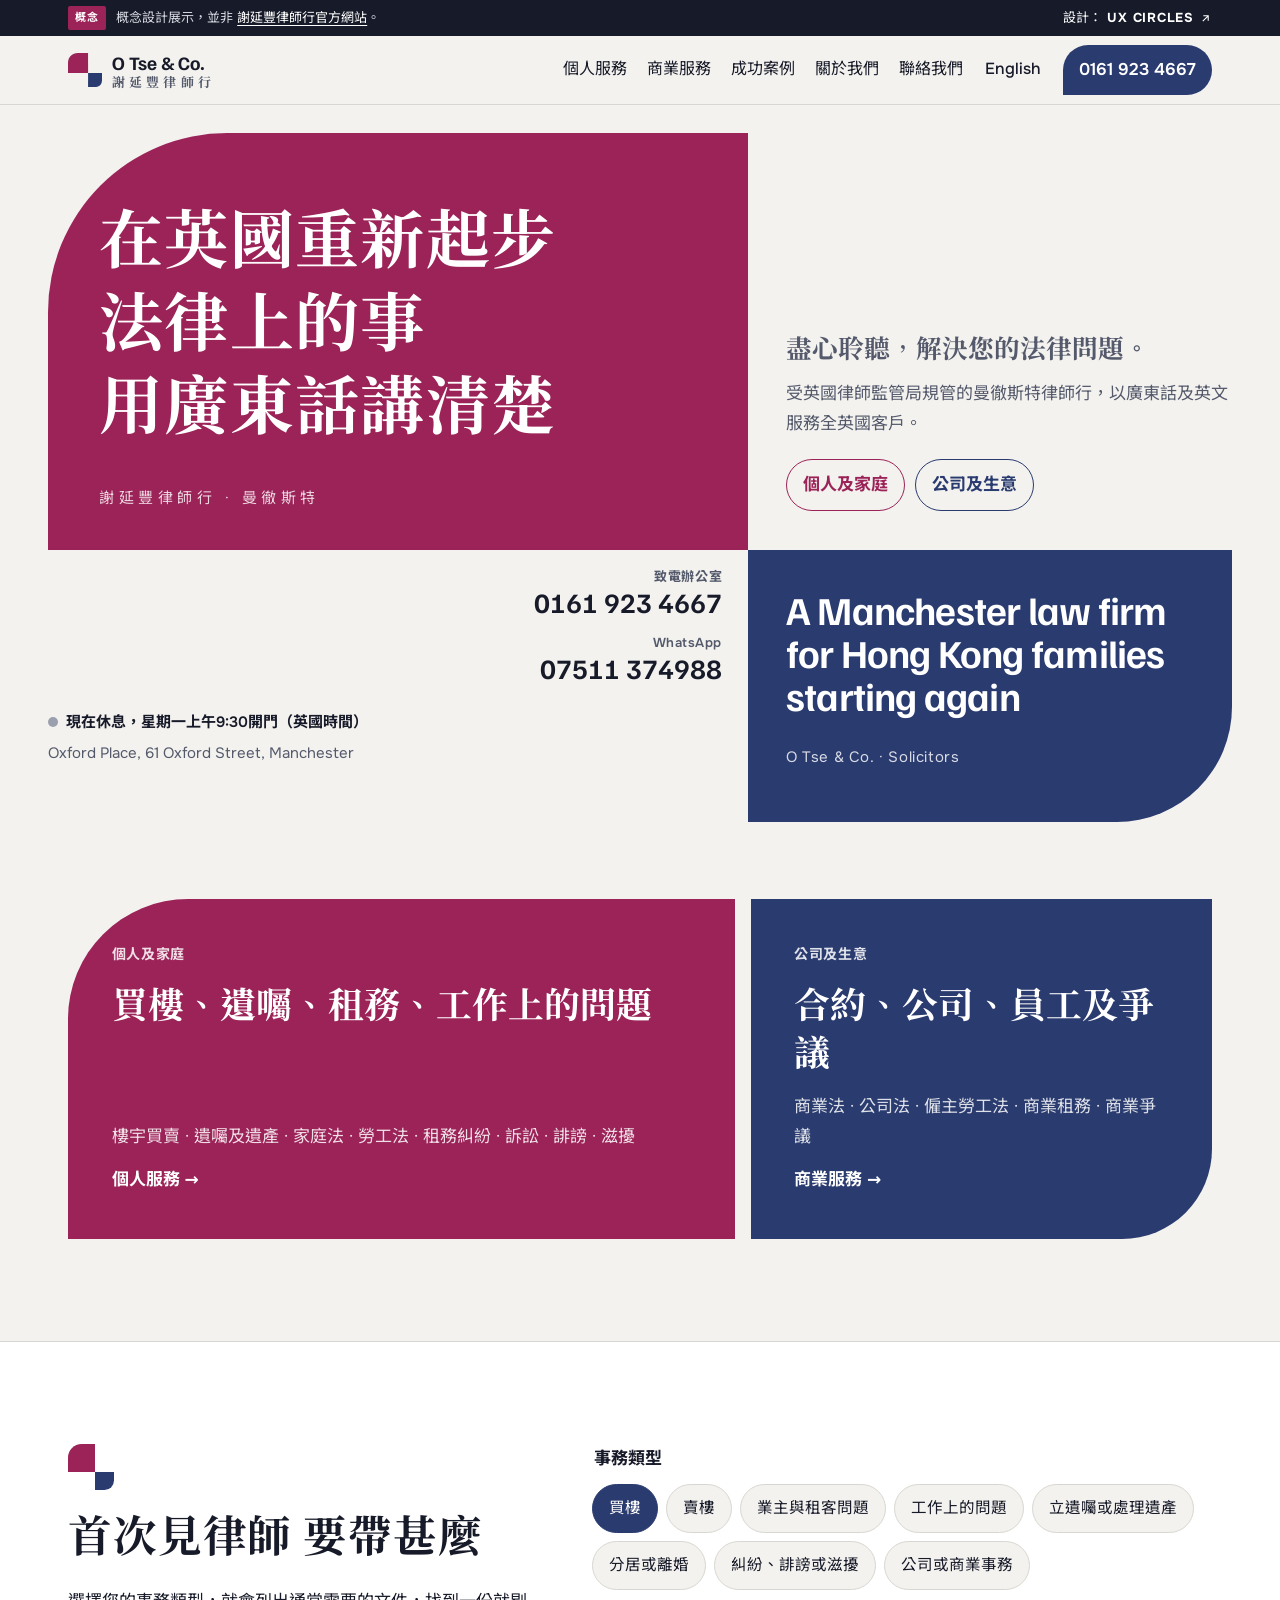
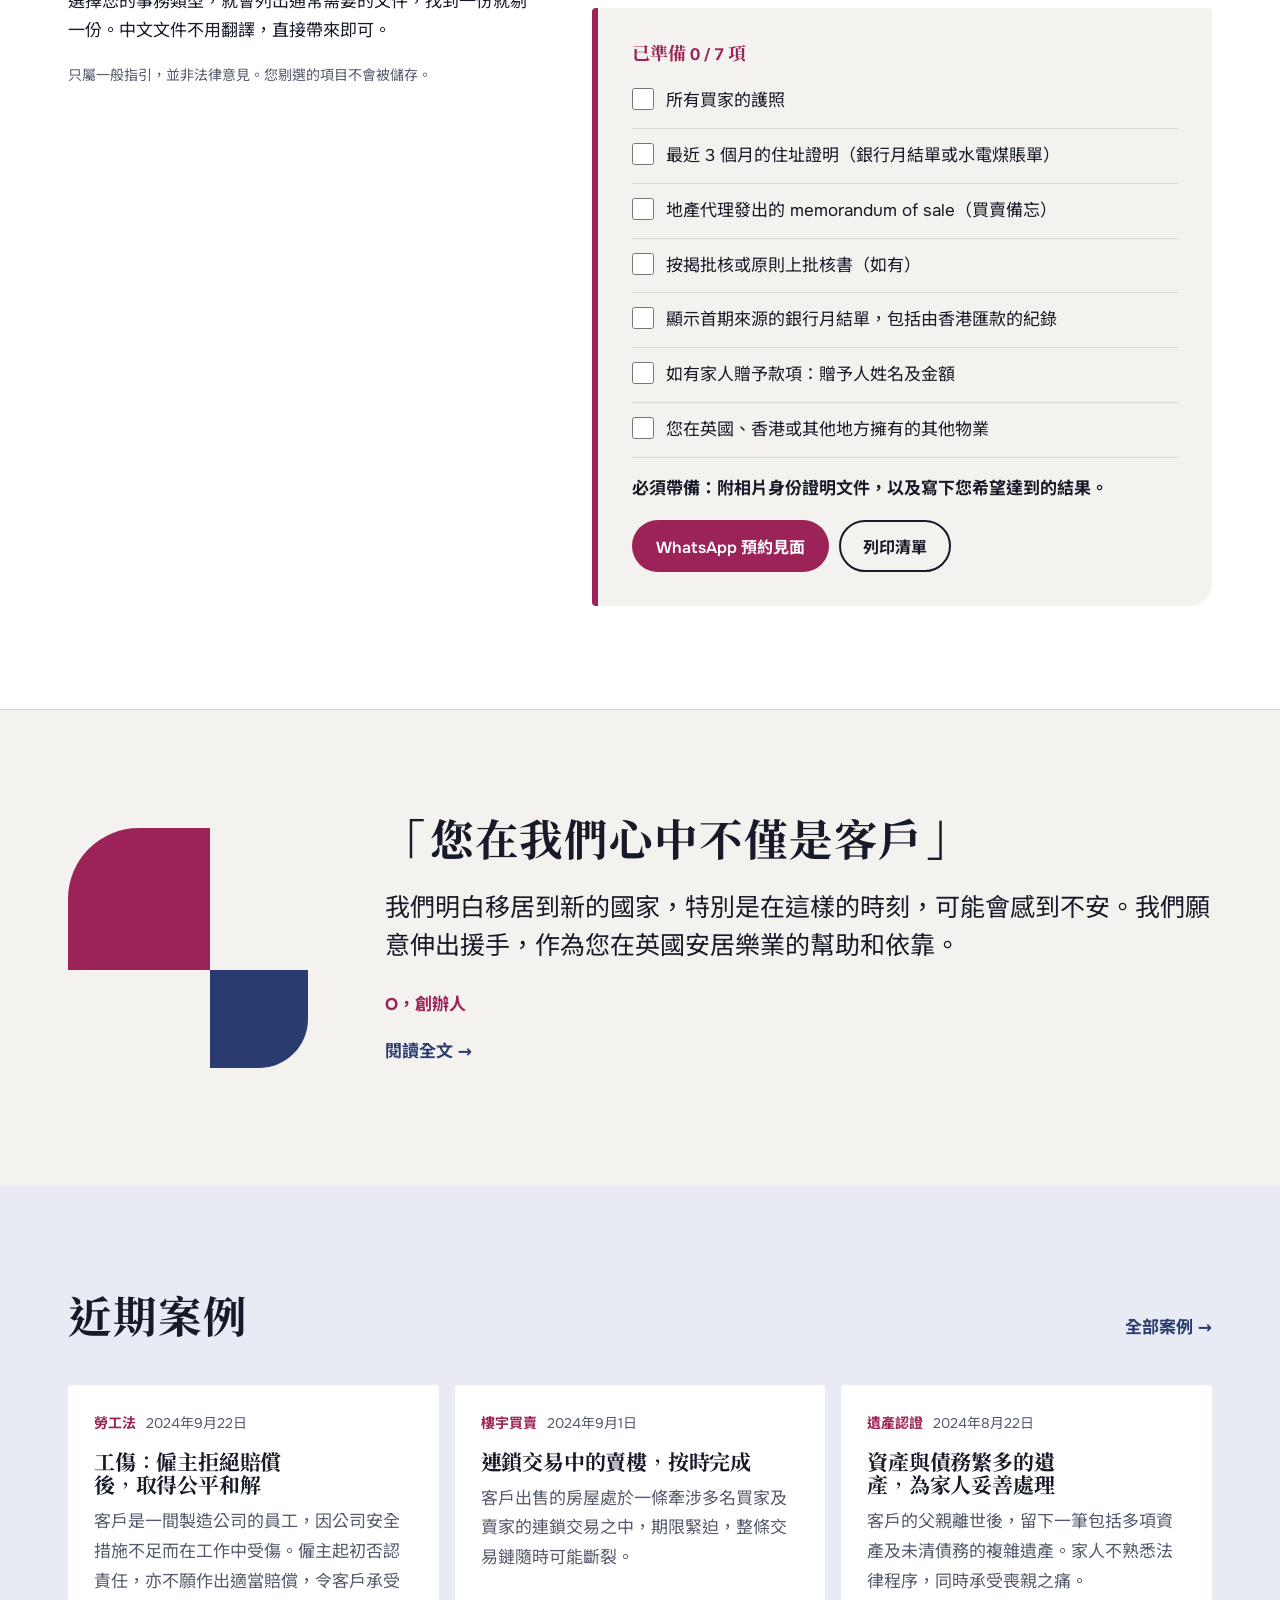
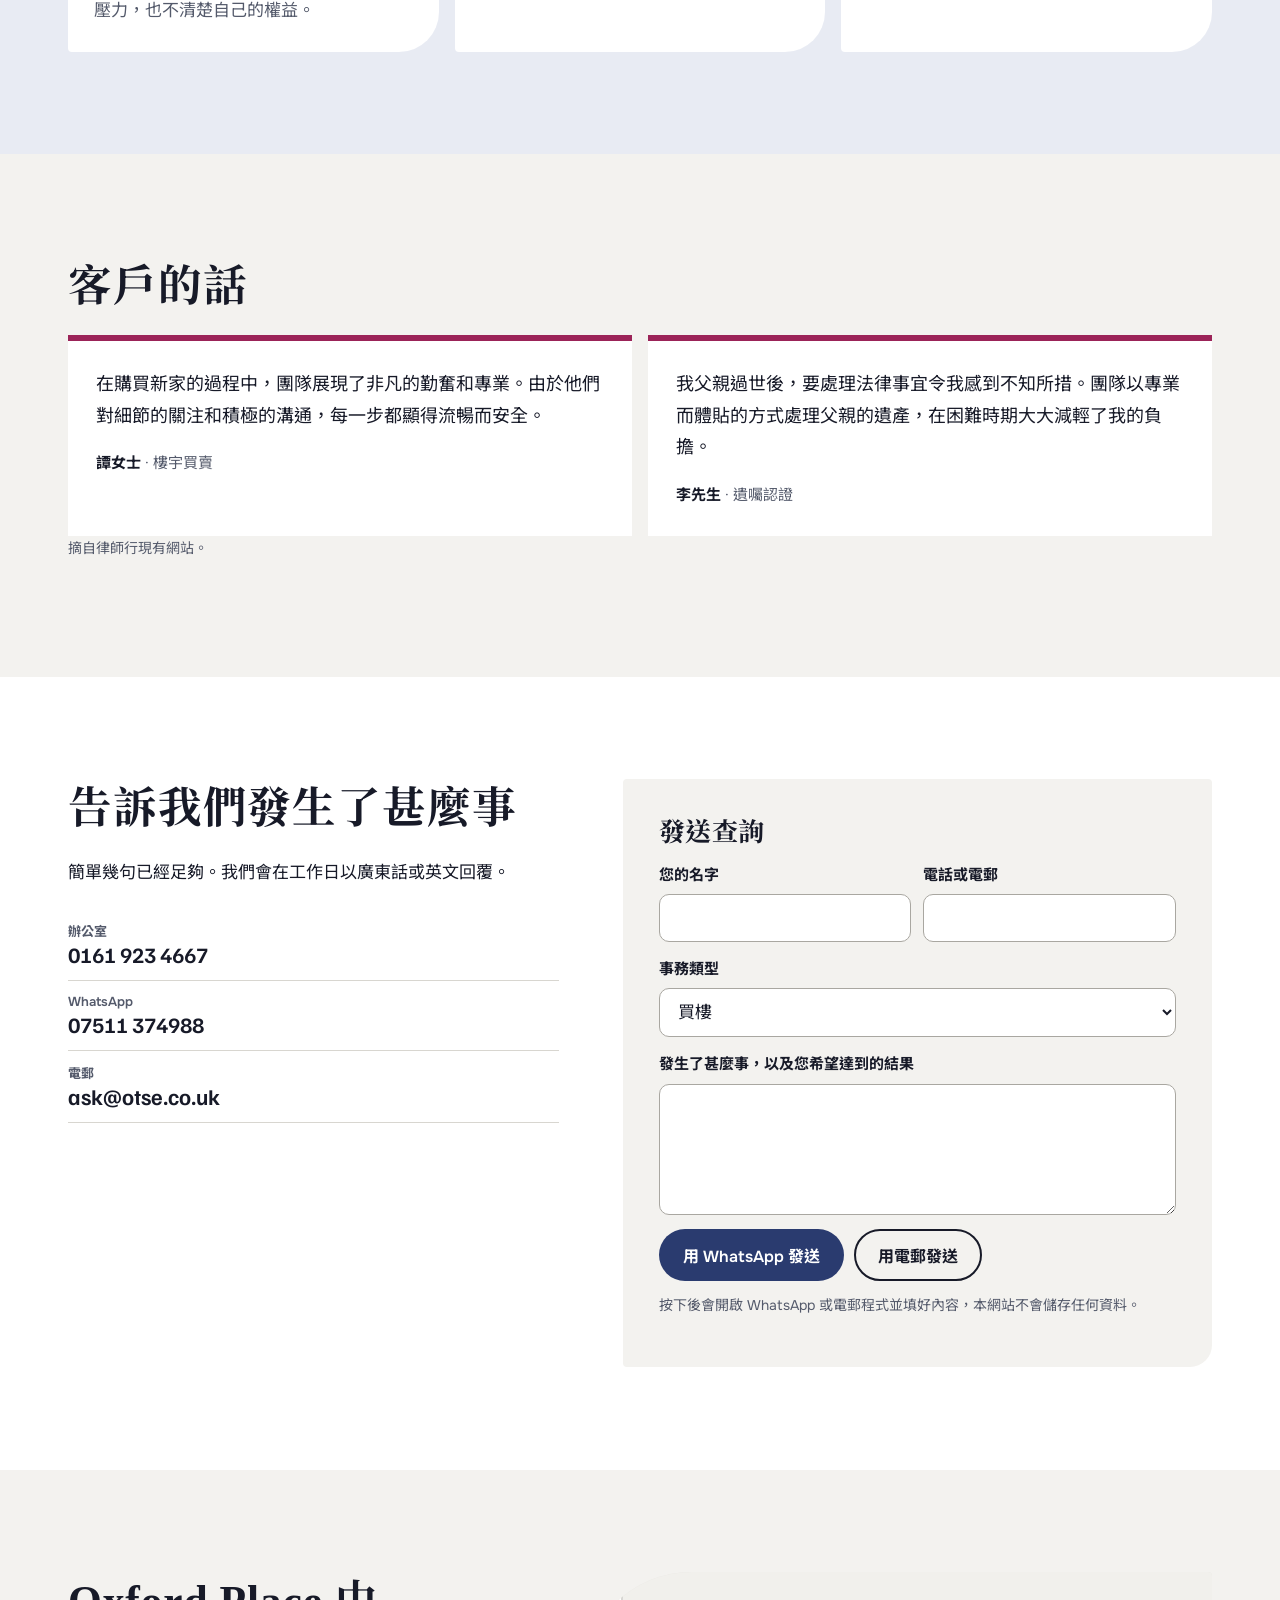
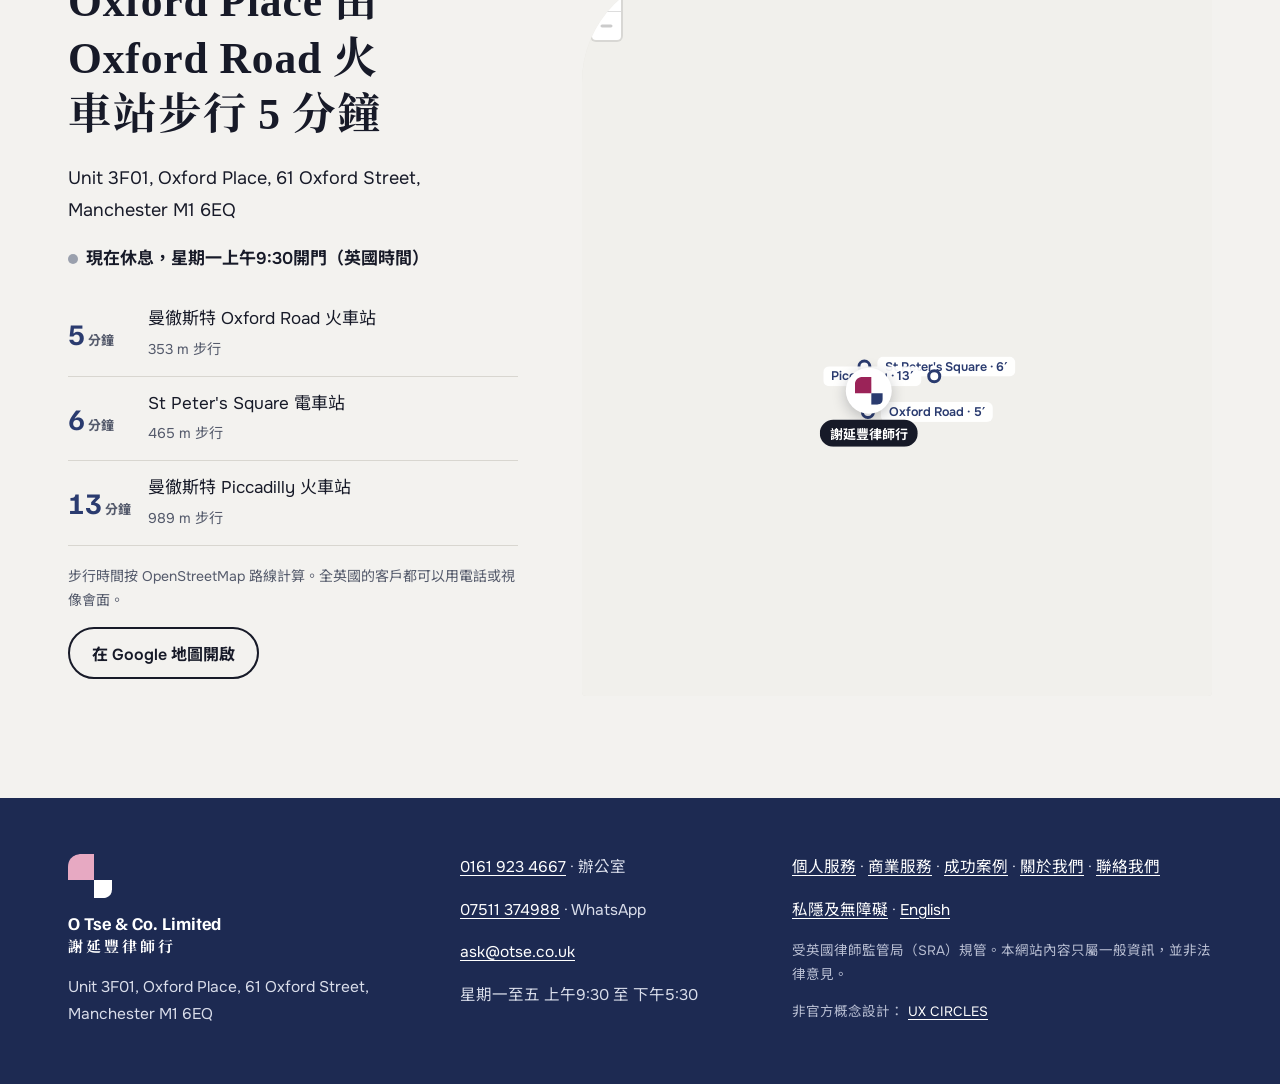
==== commit 45a4c1ec: "Concept strip: same markup and style as the other concept sites Co-Authored-By: Claude Opus 5.5 <nor" ====
--- a/zh/index.html
+++ b/zh/index.html
@@ -12,15 +12,15 @@
 <meta name="theme-color" content="#2a3b6f">
 <link rel="preload" href="../assets/fonts/familjen.woff2" as="font" type="font/woff2" crossorigin>
 <link rel="preload" href="../assets/fonts/chiron-sung-700.woff2" as="font" type="font/woff2" crossorigin>
-<link rel="stylesheet" href="../assets/site.css?v=3">
-<script defer src="../assets/site.js?v=3"></script>
+<link rel="stylesheet" href="../assets/site.css?v=4">
+<script defer src="../assets/site.js?v=4"></script>
 </head>
 <body class="pg-index">
 <a class="skip" href="#main">跳至內容</a>
 <div class="concept-bar" role="note">
-  <div class="wrap concept-in">
-    <p><span class="concept-tag">概念</span>概念設計，並非 <a href="https://otse.co.uk/" target="_blank" rel="noopener">謝延豐律師行官方網站</a>。</p>
-    <a class="concept-by" href="https://ux-circles.com/professionals" target="_blank" rel="noopener">設計 <strong>UX CIRCLES</strong> ↗</a>
+  <div class="wrap concept-inner">
+    <p><span class="concept-tag">概念</span><span class="concept-long">概念設計展示，並非 <a href="https://otse.co.uk/" target="_blank" rel="noopener">謝延豐律師行官方網站</a>。</span></p>
+    <a href="https://ux-circles.com/professionals" target="_blank" rel="noopener"><span class="concept-by">設計：</span><strong>UX CIRCLES</strong> <svg viewBox="0 0 24 24" aria-hidden="true"><path d="M7 17 17 7M8 7h9v9"/></svg></a>
   </div>
 </div>
 <header class="head" id="top">
@@ -176,7 +176,7 @@
       <p class="fine">步行時間按 OpenStreetMap 路線計算。全英國的客戶都可以用電話或視像會面。</p>
       <p><a class="btn btn-line" href="https://maps.app.goo.gl/LQid4jvixBQ4nFDKA" target="_blank" rel="noopener">在 Google 地圖開啟</a></p>
     </div>
-    <div class="map" data-map data-src="../assets/vendor/maplibre/maplibre-gl.js" data-css="../assets/vendor/maplibre/maplibre-gl.css" data-mapjs="../assets/map.js?v=3">
+    <div class="map" data-map data-src="../assets/vendor/maplibre/maplibre-gl.js" data-css="../assets/vendor/maplibre/maplibre-gl.css" data-mapjs="../assets/map.js?v=4">
       <div class="map-sketch" aria-hidden="true">
         <span class="ms-road ms-ox">Oxford Street</span><span class="ms-road ms-wh">Whitworth Street</span>
         <span class="ms-pin"><img class="ms-mark" src="../assets/img/mark.svg" width="70" height="70" alt="" aria-hidden="true"></span>
--- a/assets/site.css
+++ b/assets/site.css
@@ -46,12 +46,16 @@
 .more { font-weight: 600; text-decoration: none; }
 
 /* ---------- concept bar ---------- */
-.concept-bar { background: var(--ink); color: #e9e9ee; font-size: 13.5px; }
-.concept-in { display: flex; align-items: center; justify-content: space-between; gap: 12px; min-height: 40px; padding-top: 6px; padding-bottom: 6px; }
-.concept-bar p { margin: 0; }
+.concept-bar { background: var(--ink); color: #d6d8e2; font-size: 13px; position: relative; z-index: 41; }
+.concept-inner { display: flex; justify-content: space-between; align-items: center; gap: 16px; min-height: 36px; }
+.concept-inner p { margin: 0; display: flex; gap: 10px; align-items: center; min-width: 0; }
+.concept-long { overflow: hidden; text-overflow: ellipsis; white-space: nowrap; }
+.concept-tag { flex-shrink: 0; background: var(--mag); color: #fff; font-weight: 700; font-size: 11px; letter-spacing: .1em; text-transform: uppercase; padding: 2px 7px; border-radius: 2px; }
 .concept-bar a { color: #fff; }
-.concept-tag { display: inline-block; background: var(--mag); color: #fff; font-weight: 700; font-size: 11.5px; letter-spacing: .06em; text-transform: uppercase; padding: 2px 8px; border-radius: 4px; margin-right: 10px; }
-.concept-by { white-space: nowrap; text-decoration: none; }
+.concept-inner > a { display: inline-flex; align-items: center; gap: 5px; text-decoration: none; white-space: nowrap; }
+.concept-inner > a strong { letter-spacing: .06em; }
+.concept-inner > a svg { width: 13px; height: 13px; fill: none; stroke: currentColor; stroke-width: 2; }
+.concept-inner > a:hover { color: #f2b6cd; }
 
 /* ---------- header ---------- */
 .head { position: sticky; top: 0; z-index: 40; background: rgba(243, 242, 239, .96); backdrop-filter: blur(8px); border-bottom: 1px solid var(--line); }
@@ -356,8 +360,7 @@
   .mbar a:nth-child(1) { background: var(--navy); }
   .mb-ic { width: 12px; height: 12px; background: currentColor; border-top-left-radius: 6px; }
   .menu-open .mbar { display: none; }
-  .concept-in { font-size: 12.5px; }
-  .concept-by { display: none; }
+  .concept-long, .concept-by { display: none; }
   .ask-row { grid-template-columns: 1fr; }
   .brand-zh { letter-spacing: .2em; }
   .door { min-height: 0; }
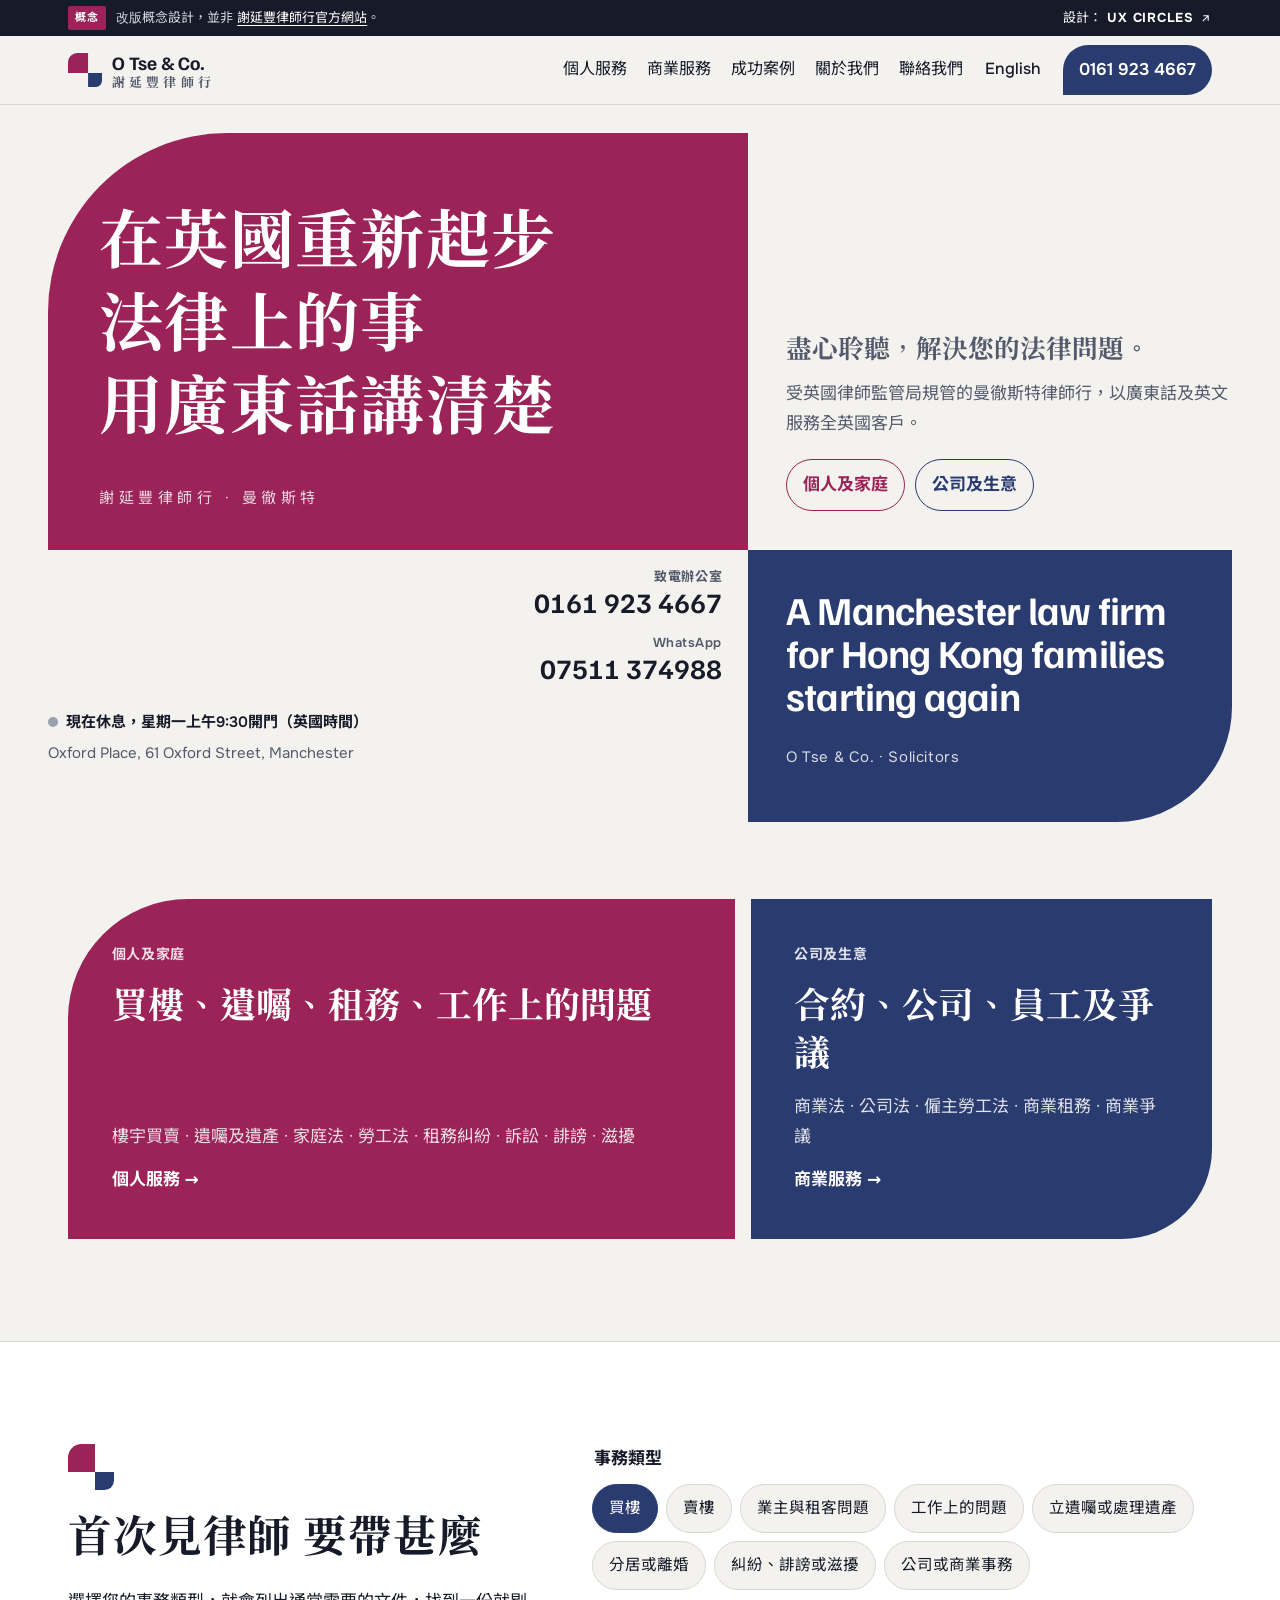
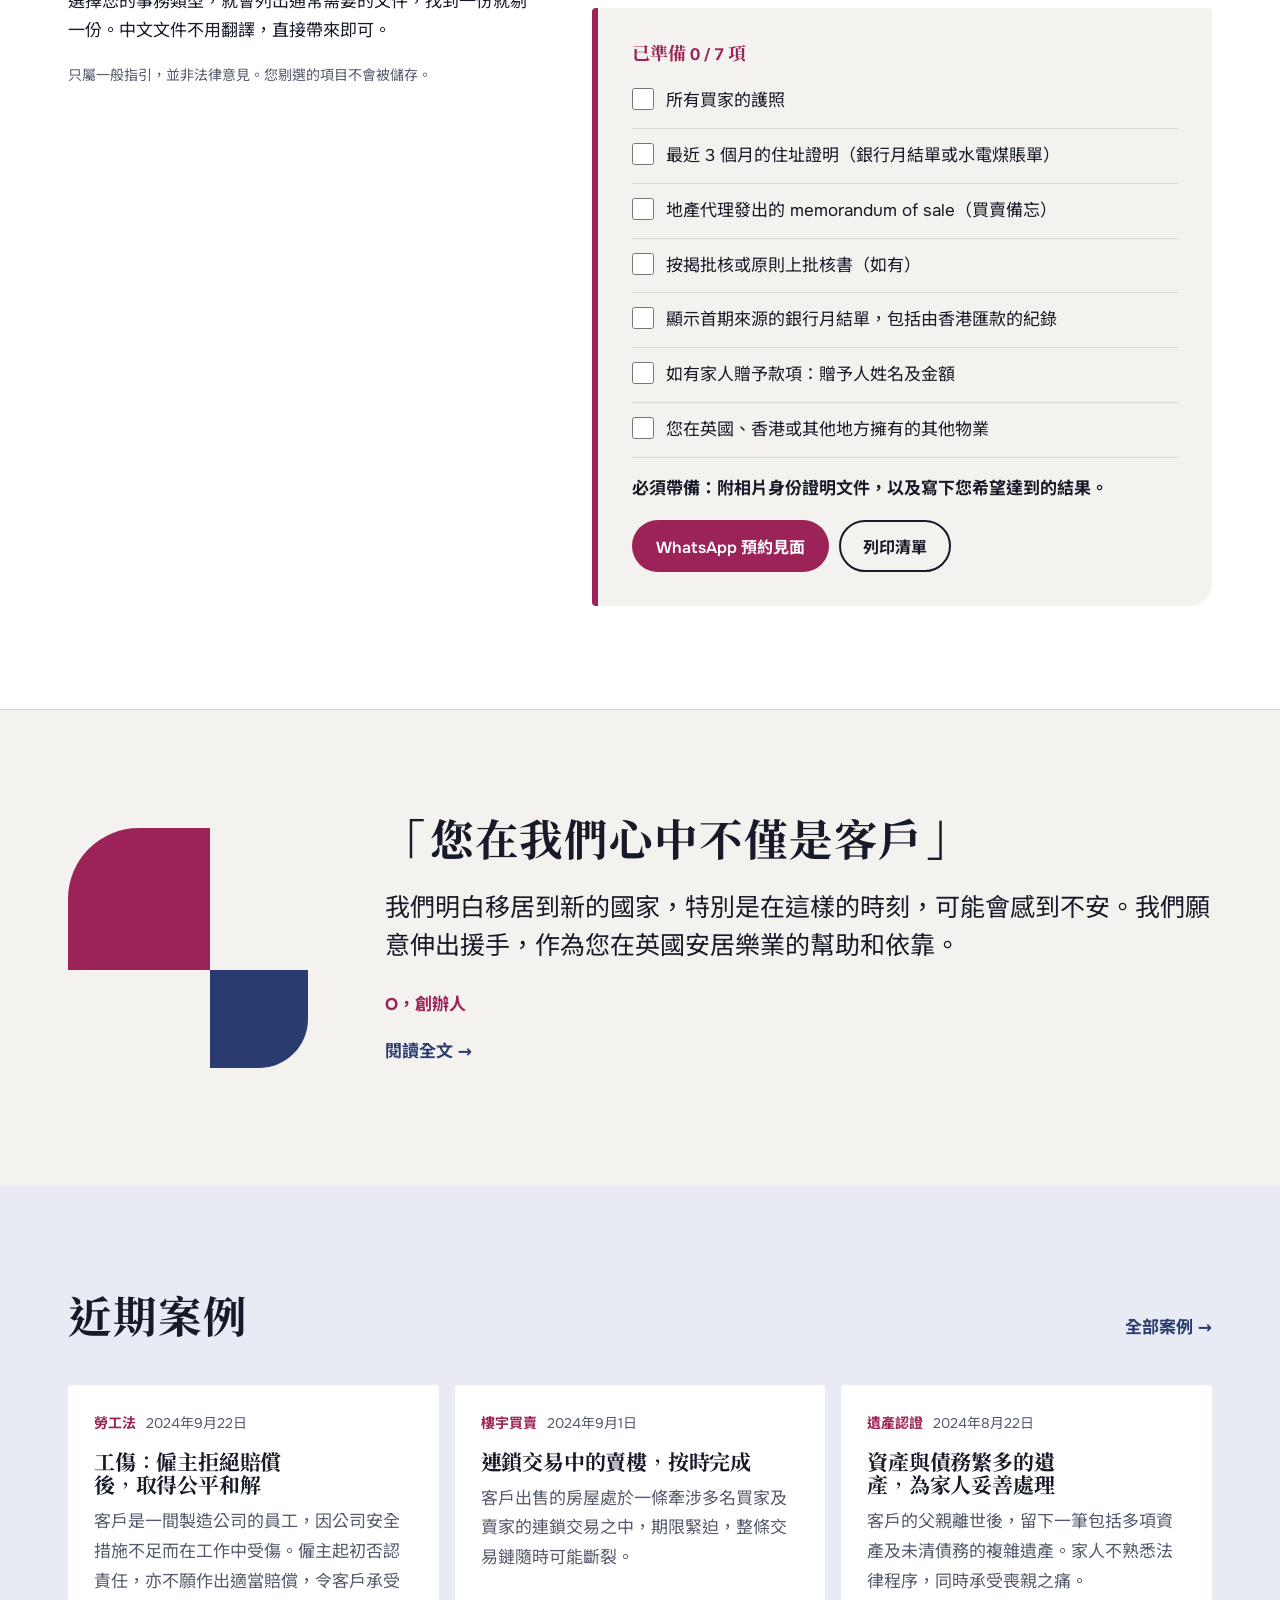
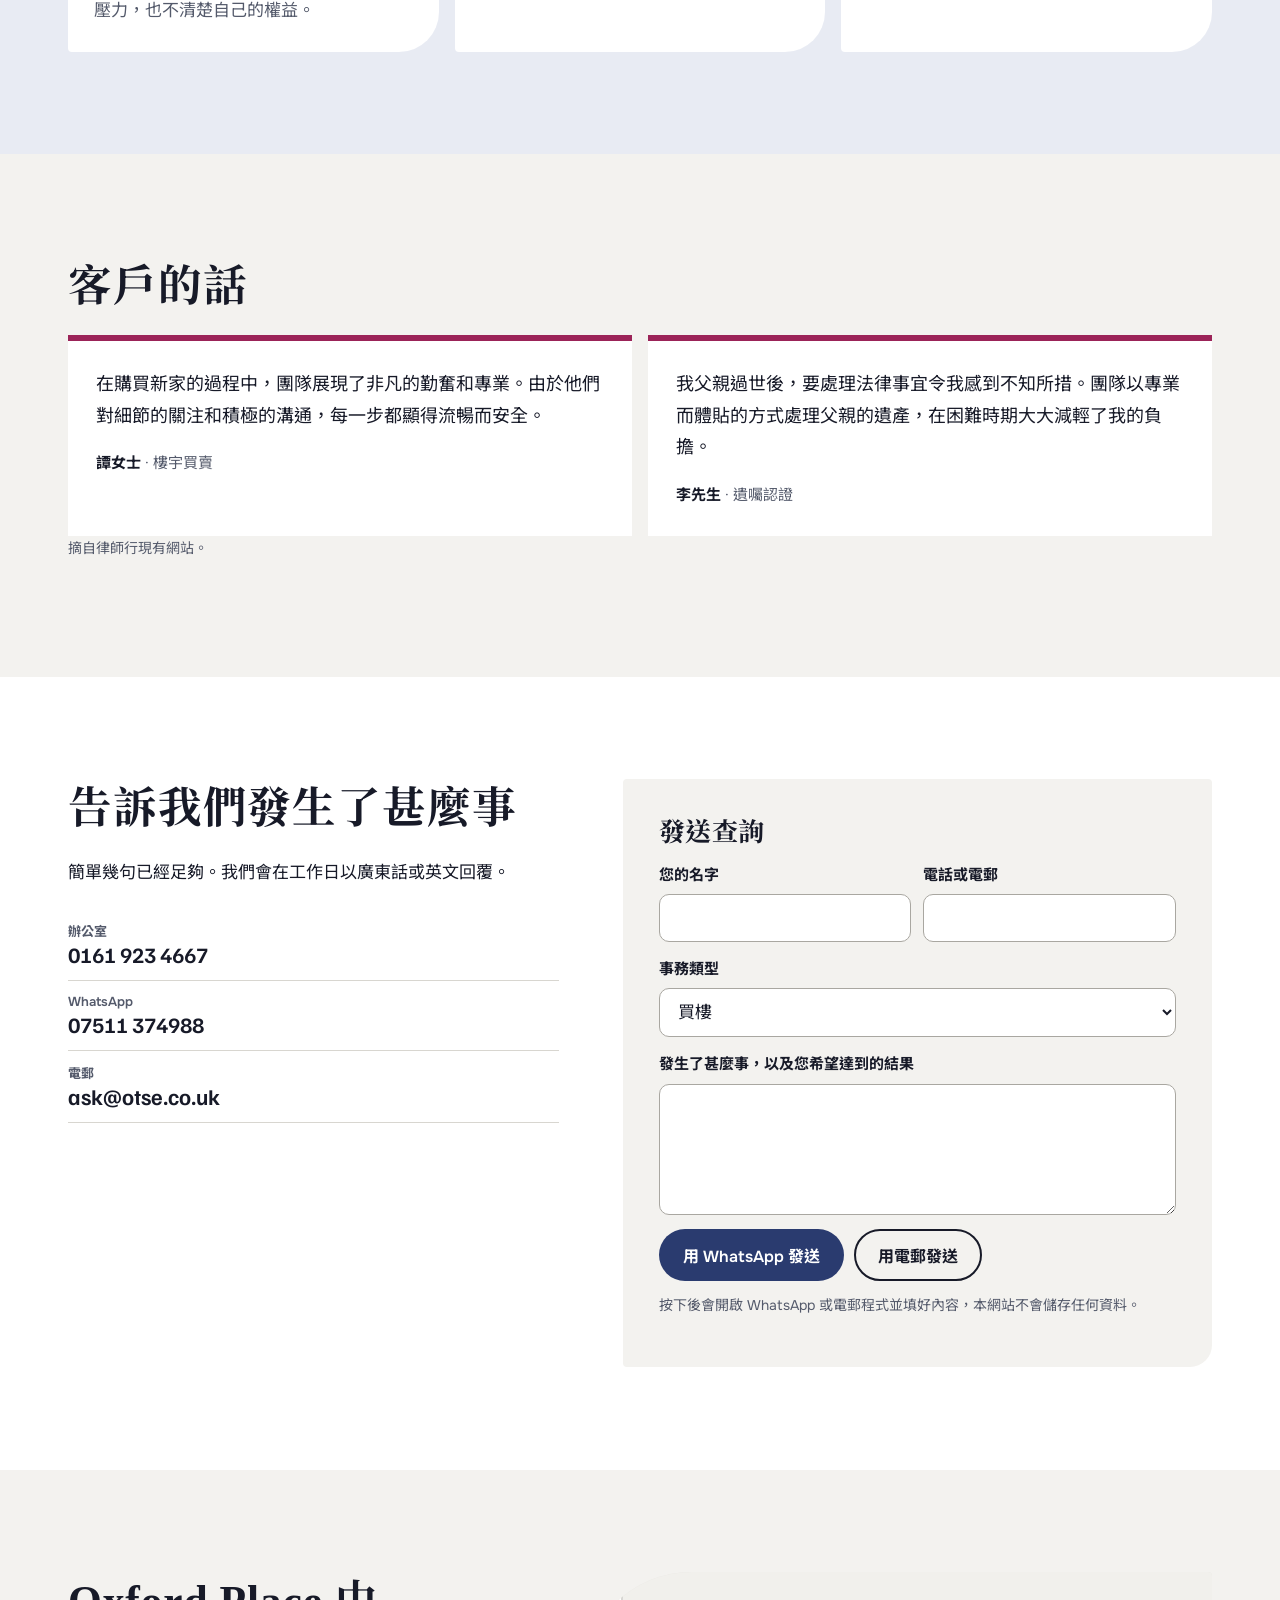
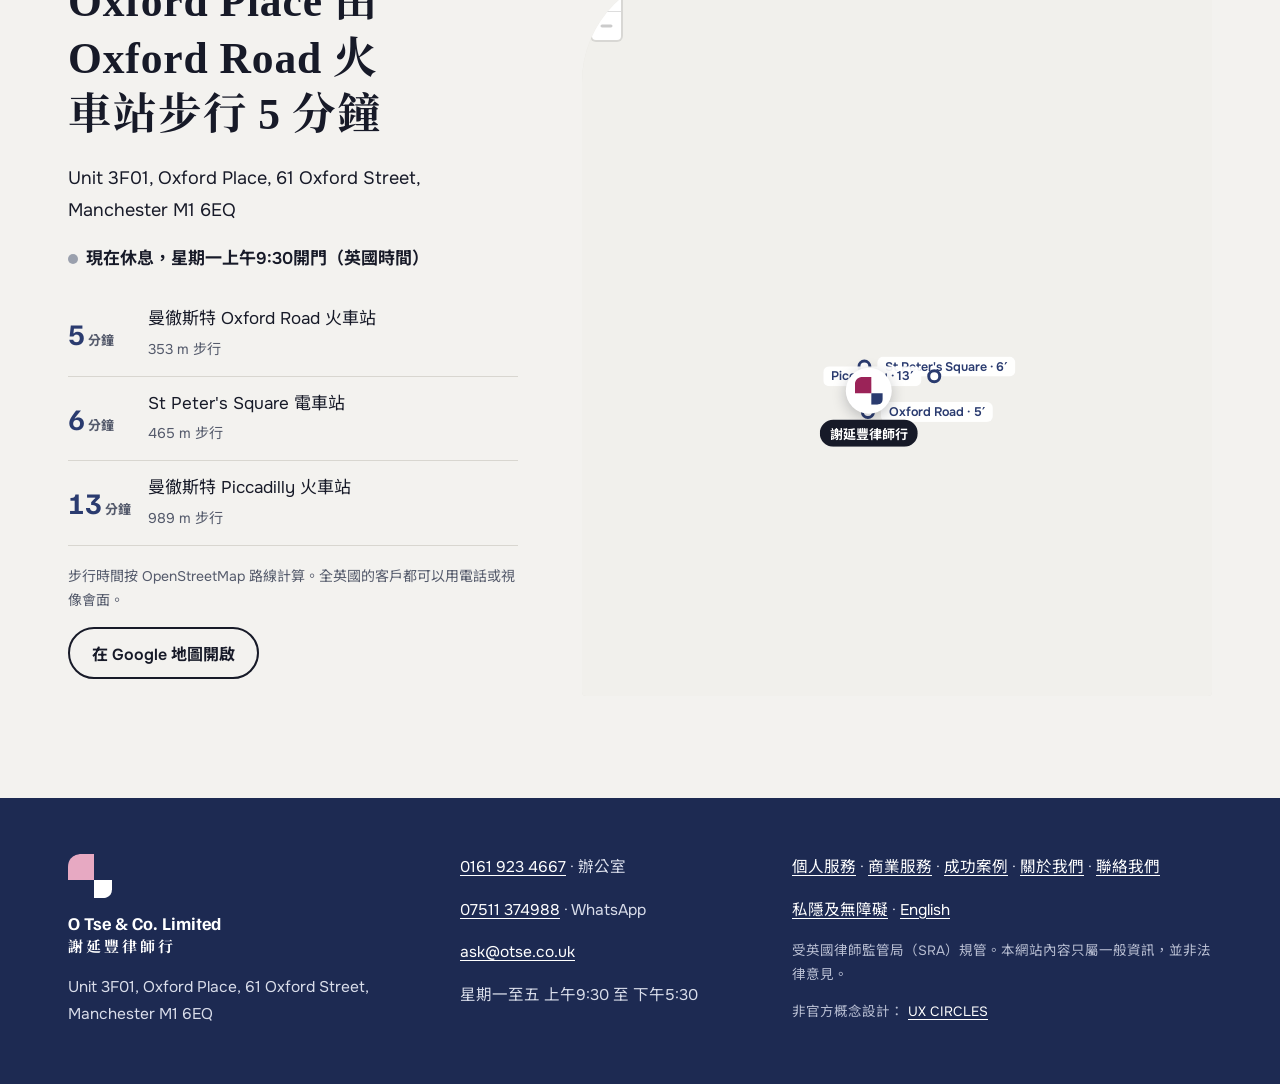
==== commit 96917483: "Concept strip wording as on the other concept sites Co-Authored-By: Claude Opus 5.5 <noreply@anthrop" ====
--- a/zh/index.html
+++ b/zh/index.html
@@ -19,7 +19,7 @@
 <a class="skip" href="#main">跳至內容</a>
 <div class="concept-bar" role="note">
   <div class="wrap concept-inner">
-    <p><span class="concept-tag">概念</span><span class="concept-long">概念設計展示，並非 <a href="https://otse.co.uk/" target="_blank" rel="noopener">謝延豐律師行官方網站</a>。</span></p>
+    <p><span class="concept-tag">概念</span><span class="concept-long">改版概念設計，並非 <a href="https://otse.co.uk/" target="_blank" rel="noopener">謝延豐律師行官方網站</a>。</span></p>
     <a href="https://ux-circles.com/professionals" target="_blank" rel="noopener"><span class="concept-by">設計：</span><strong>UX CIRCLES</strong> <svg viewBox="0 0 24 24" aria-hidden="true"><path d="M7 17 17 7M8 7h9v9"/></svg></a>
   </div>
 </div>
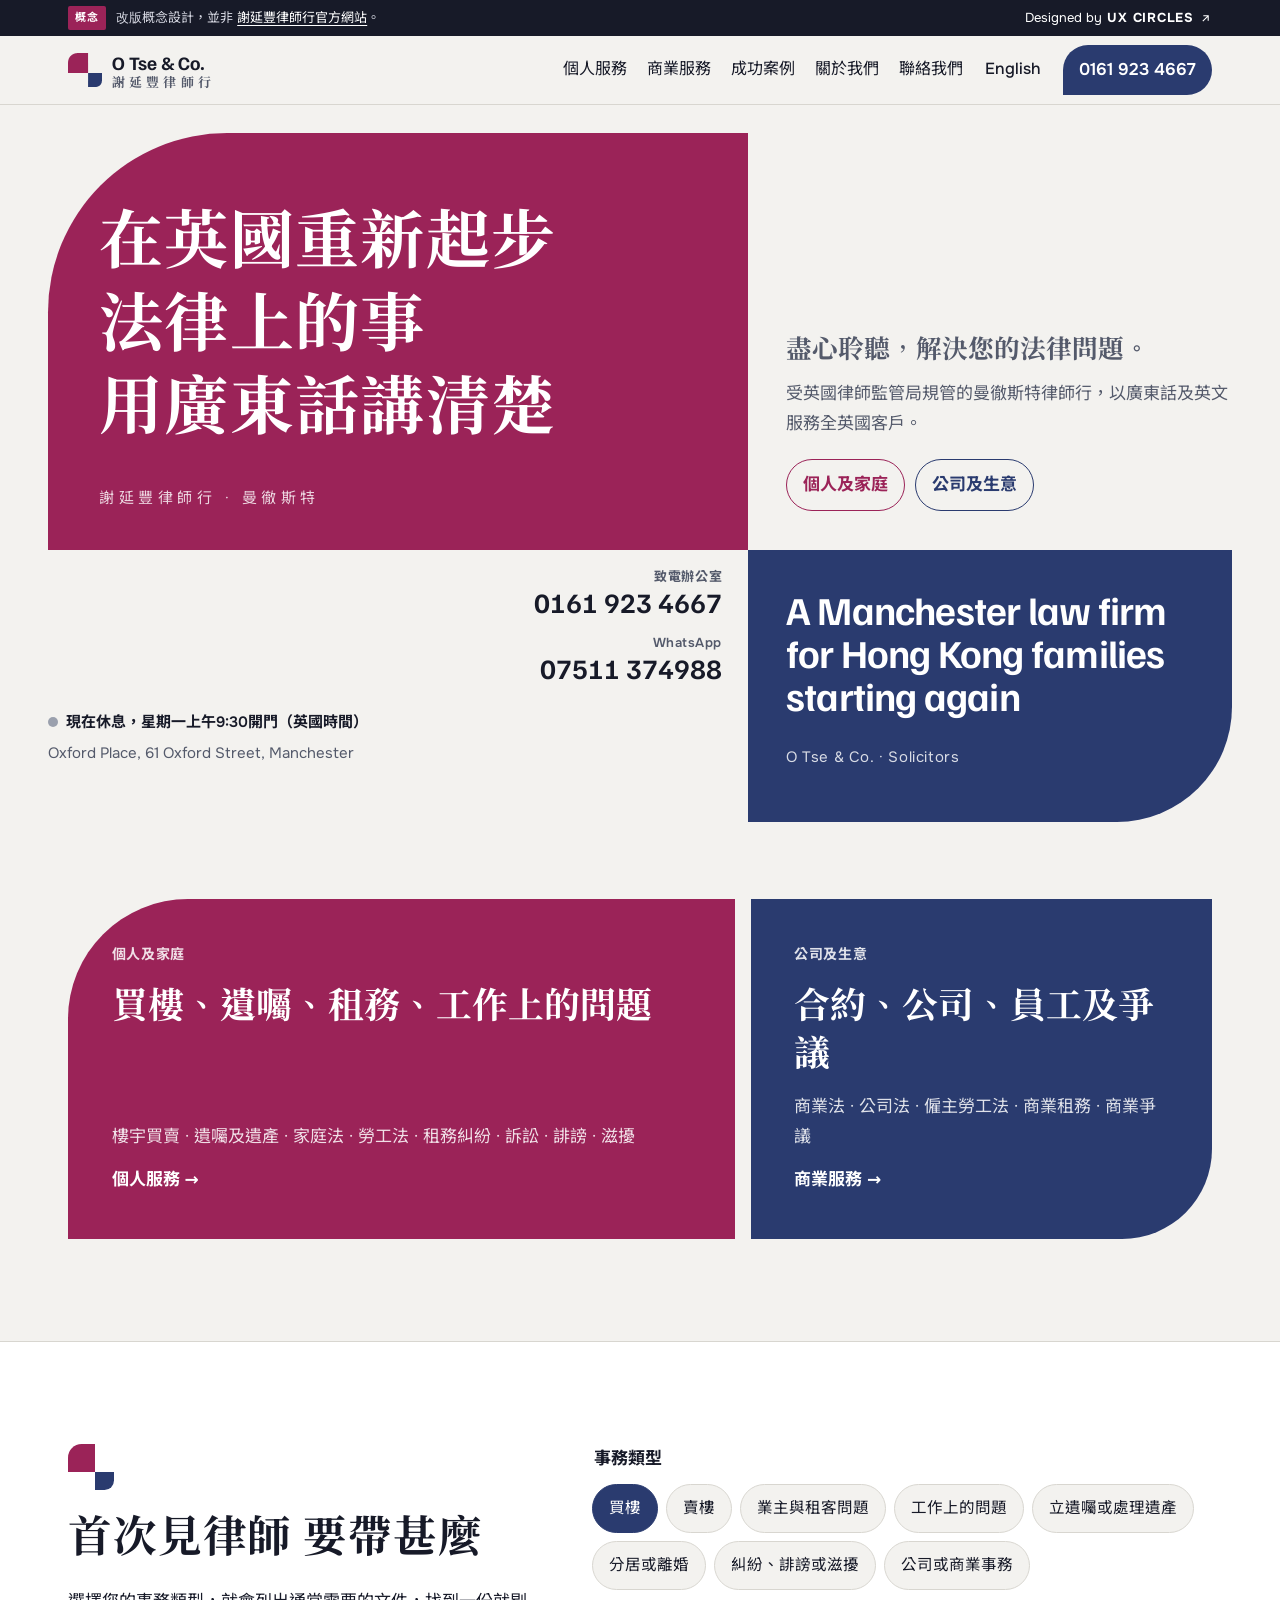
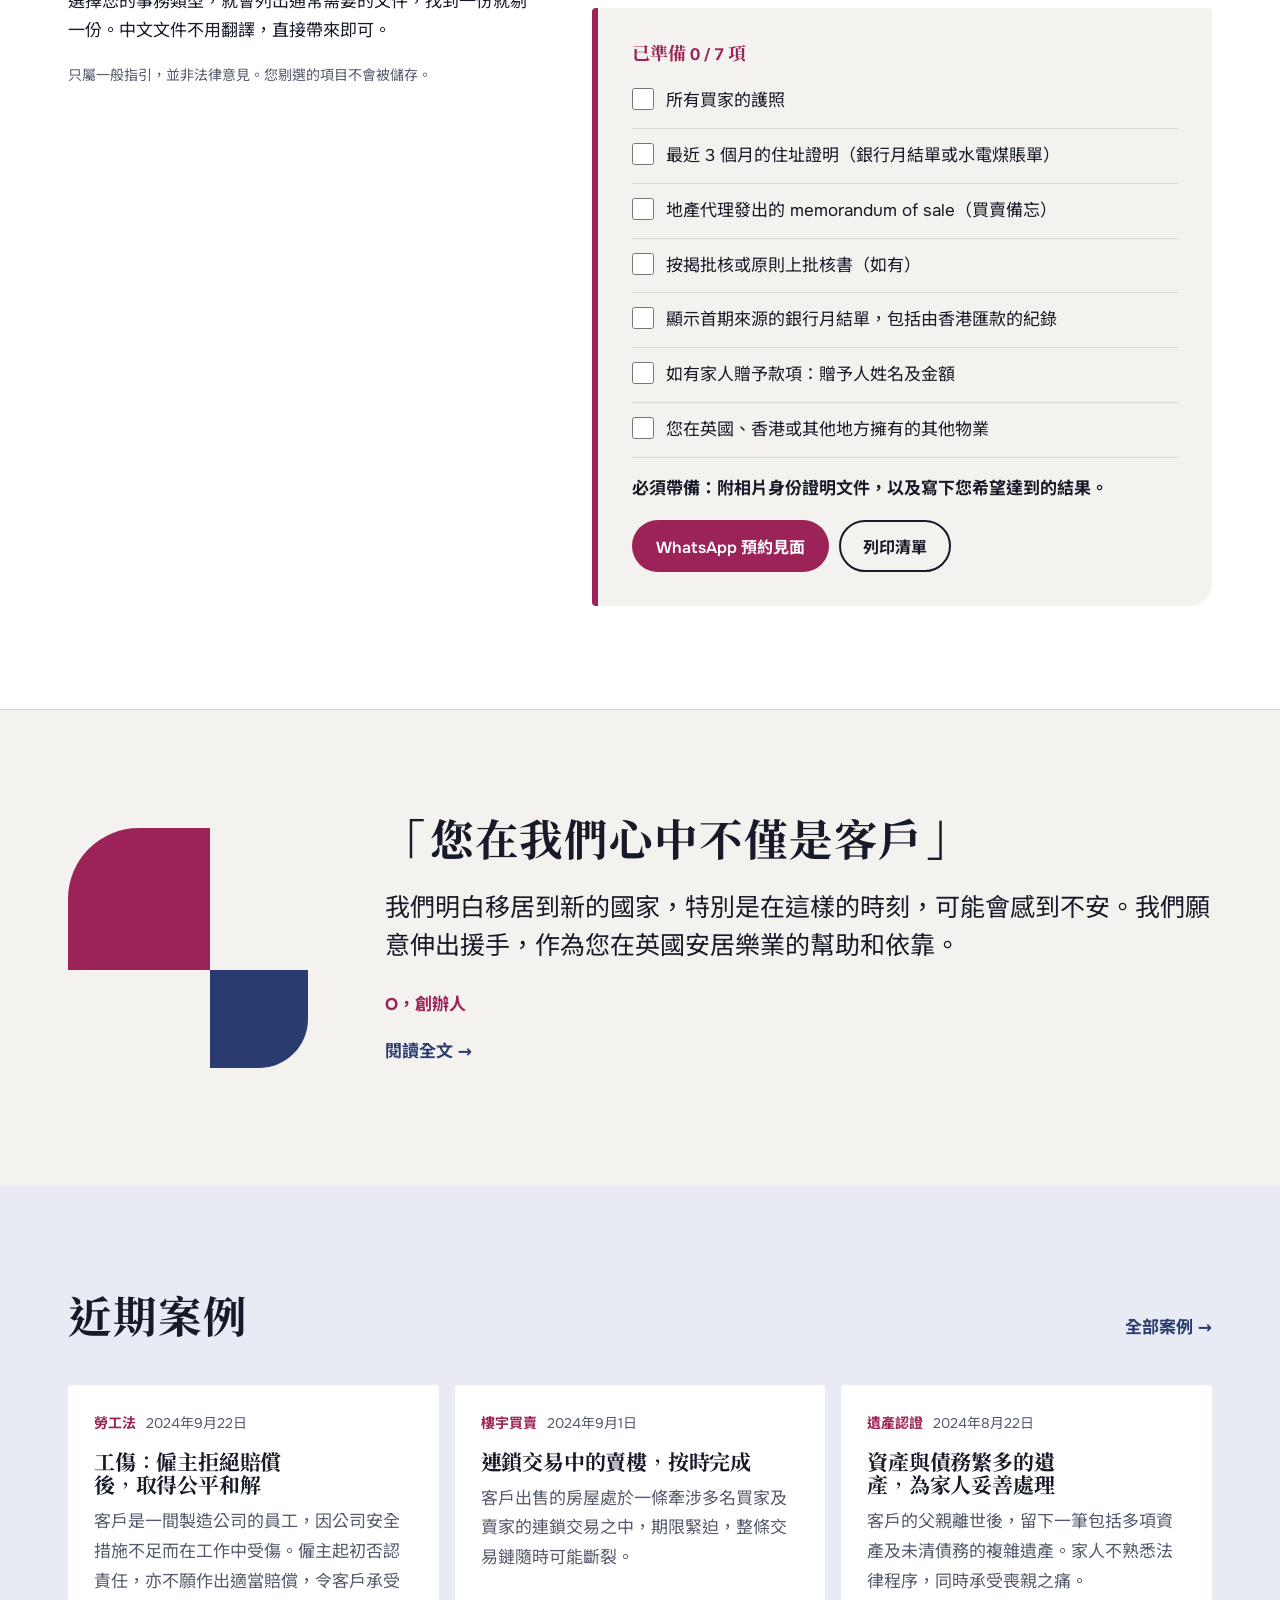
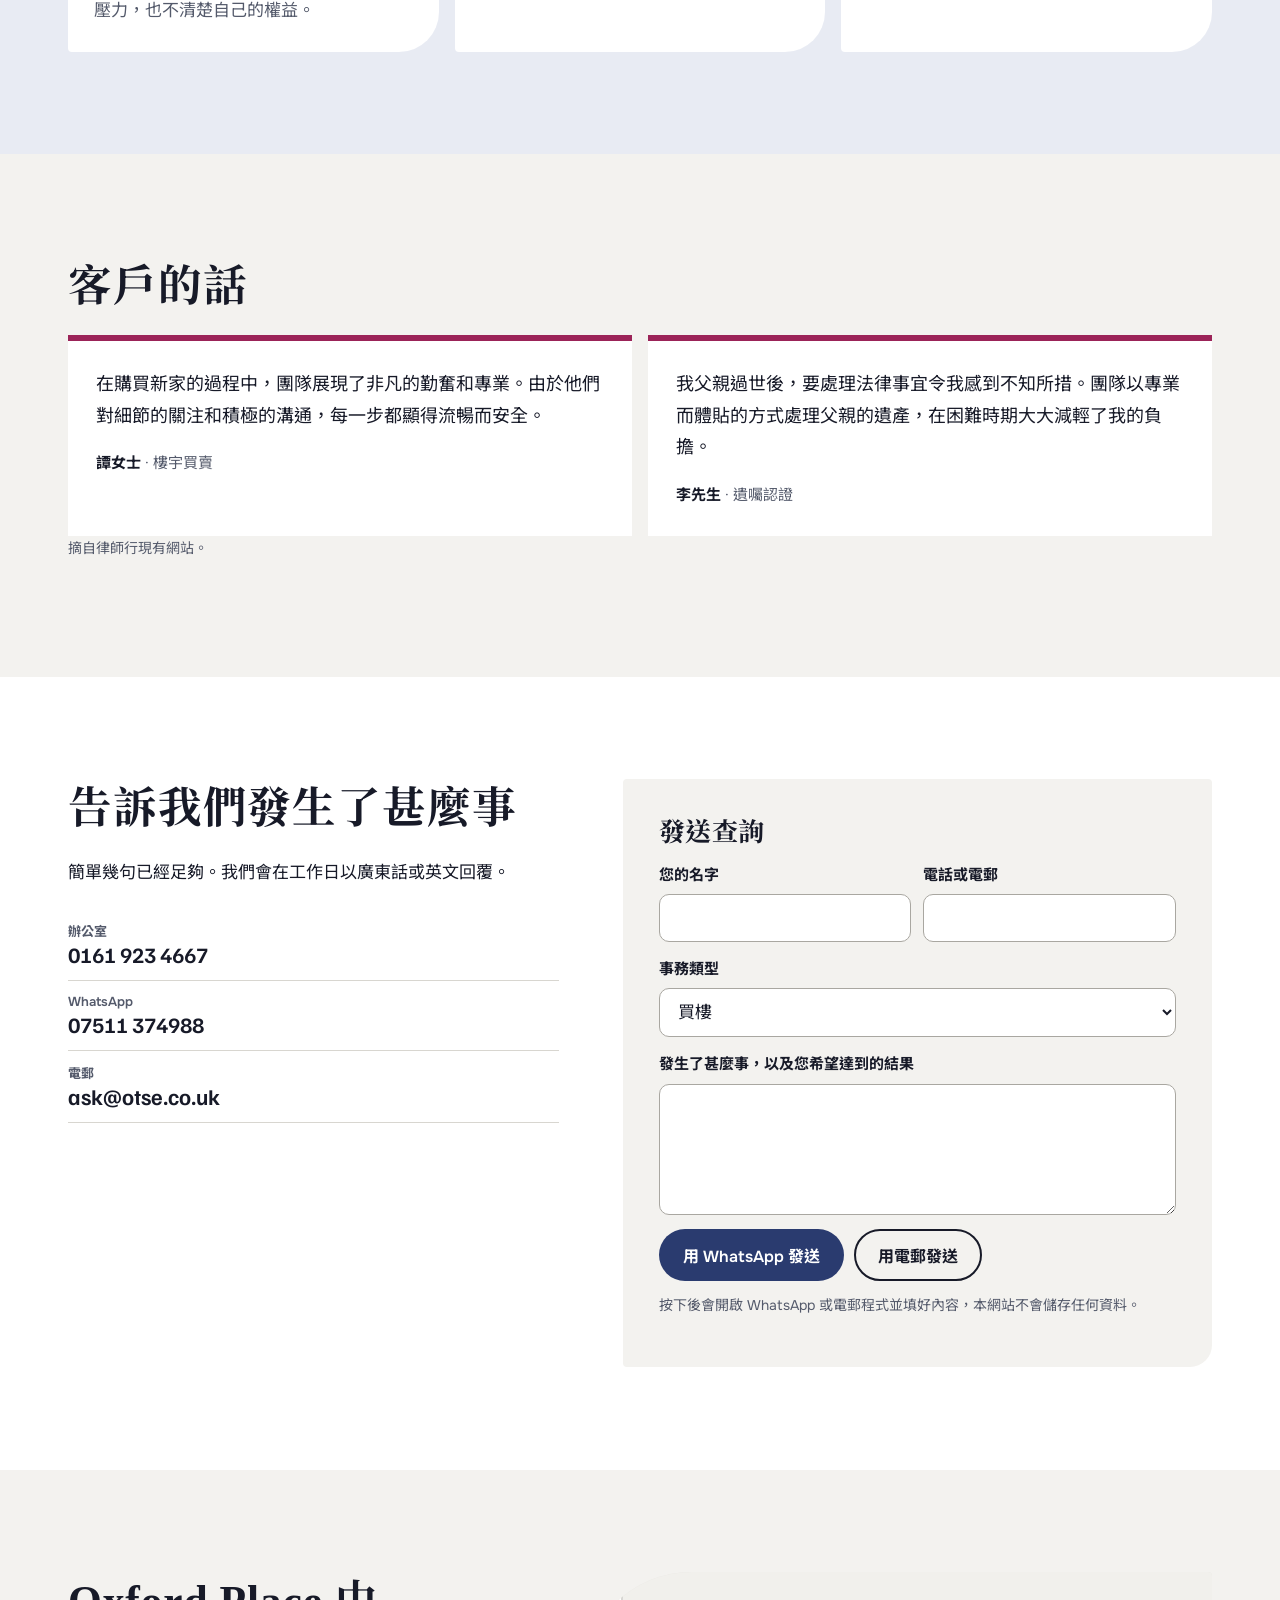
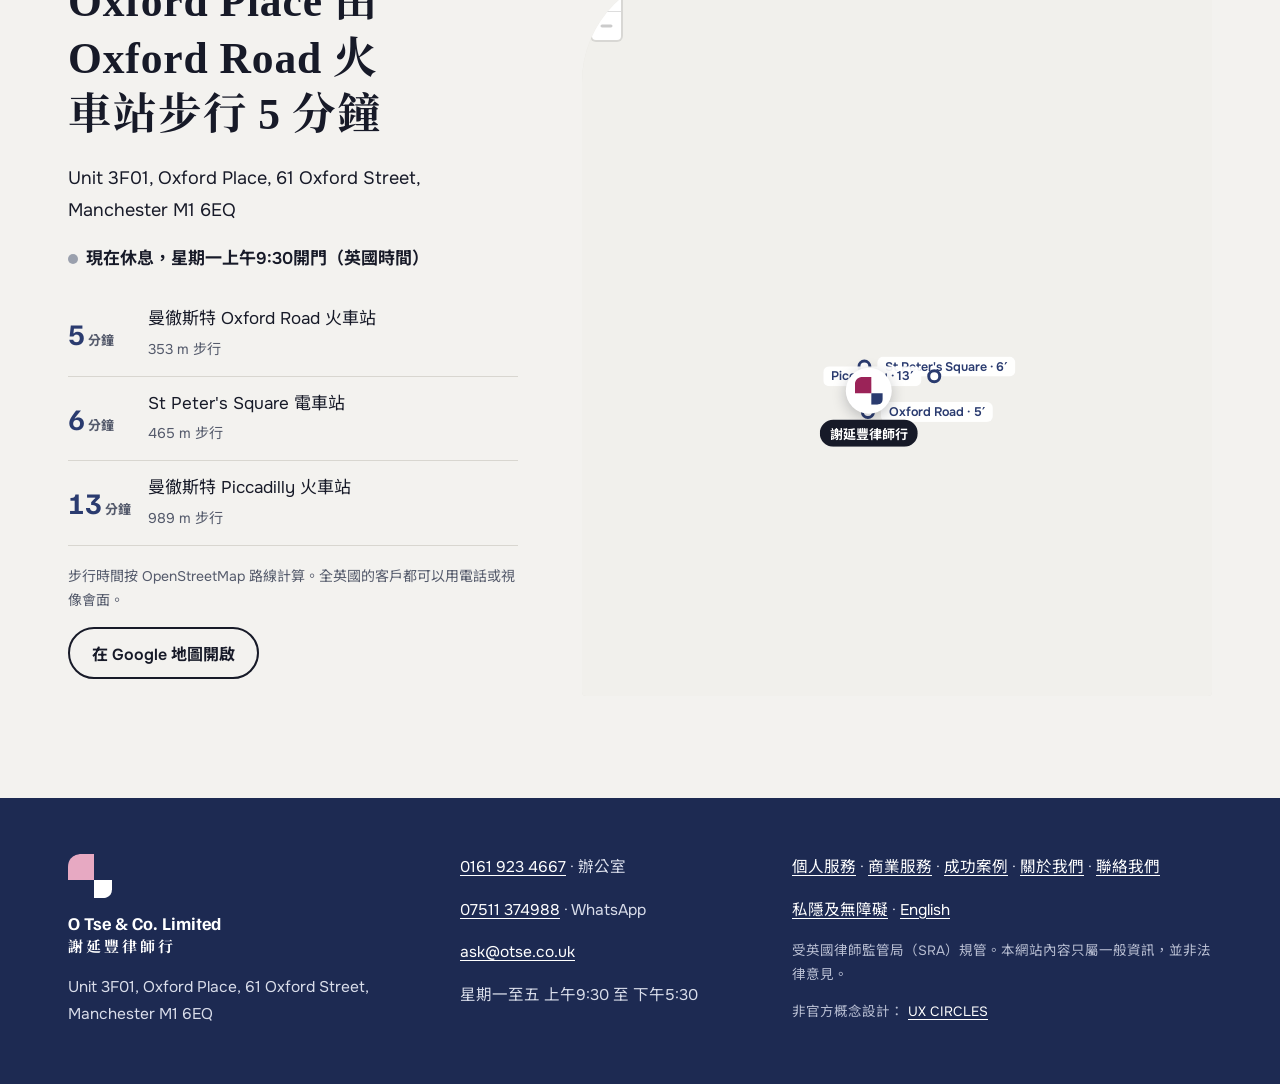
==== commit 1ce1cfd4: "Concept strip: show 'Designed by UX CIRCLES' on phones Co-Authored-By: Claude Opus 5.5 <noreply@anth" ====
--- a/zh/index.html
+++ b/zh/index.html
@@ -12,15 +12,15 @@
 <meta name="theme-color" content="#2a3b6f">
 <link rel="preload" href="../assets/fonts/familjen.woff2" as="font" type="font/woff2" crossorigin>
 <link rel="preload" href="../assets/fonts/chiron-sung-700.woff2" as="font" type="font/woff2" crossorigin>
-<link rel="stylesheet" href="../assets/site.css?v=4">
-<script defer src="../assets/site.js?v=4"></script>
+<link rel="stylesheet" href="../assets/site.css?v=5">
+<script defer src="../assets/site.js?v=5"></script>
 </head>
 <body class="pg-index">
 <a class="skip" href="#main">跳至內容</a>
 <div class="concept-bar" role="note">
   <div class="wrap concept-inner">
     <p><span class="concept-tag">概念</span><span class="concept-long">改版概念設計，並非 <a href="https://otse.co.uk/" target="_blank" rel="noopener">謝延豐律師行官方網站</a>。</span></p>
-    <a href="https://ux-circles.com/professionals" target="_blank" rel="noopener"><span class="concept-by">設計：</span><strong>UX CIRCLES</strong> <svg viewBox="0 0 24 24" aria-hidden="true"><path d="M7 17 17 7M8 7h9v9"/></svg></a>
+    <a href="https://ux-circles.com/professionals" target="_blank" rel="noopener"><span class="concept-by">Designed by </span><strong>UX CIRCLES</strong> <svg viewBox="0 0 24 24" aria-hidden="true"><path d="M7 17 17 7M8 7h9v9"/></svg></a>
   </div>
 </div>
 <header class="head" id="top">
@@ -176,7 +176,7 @@
       <p class="fine">步行時間按 OpenStreetMap 路線計算。全英國的客戶都可以用電話或視像會面。</p>
       <p><a class="btn btn-line" href="https://maps.app.goo.gl/LQid4jvixBQ4nFDKA" target="_blank" rel="noopener">在 Google 地圖開啟</a></p>
     </div>
-    <div class="map" data-map data-src="../assets/vendor/maplibre/maplibre-gl.js" data-css="../assets/vendor/maplibre/maplibre-gl.css" data-mapjs="../assets/map.js?v=4">
+    <div class="map" data-map data-src="../assets/vendor/maplibre/maplibre-gl.js" data-css="../assets/vendor/maplibre/maplibre-gl.css" data-mapjs="../assets/map.js?v=5">
       <div class="map-sketch" aria-hidden="true">
         <span class="ms-road ms-ox">Oxford Street</span><span class="ms-road ms-wh">Whitworth Street</span>
         <span class="ms-pin"><img class="ms-mark" src="../assets/img/mark.svg" width="70" height="70" alt="" aria-hidden="true"></span>
--- a/assets/site.css
+++ b/assets/site.css
@@ -360,7 +360,7 @@
   .mbar a:nth-child(1) { background: var(--navy); }
   .mb-ic { width: 12px; height: 12px; background: currentColor; border-top-left-radius: 6px; }
   .menu-open .mbar { display: none; }
-  .concept-long, .concept-by { display: none; }
+  .concept-long { display: none; }
   .ask-row { grid-template-columns: 1fr; }
   .brand-zh { letter-spacing: .2em; }
   .door { min-height: 0; }
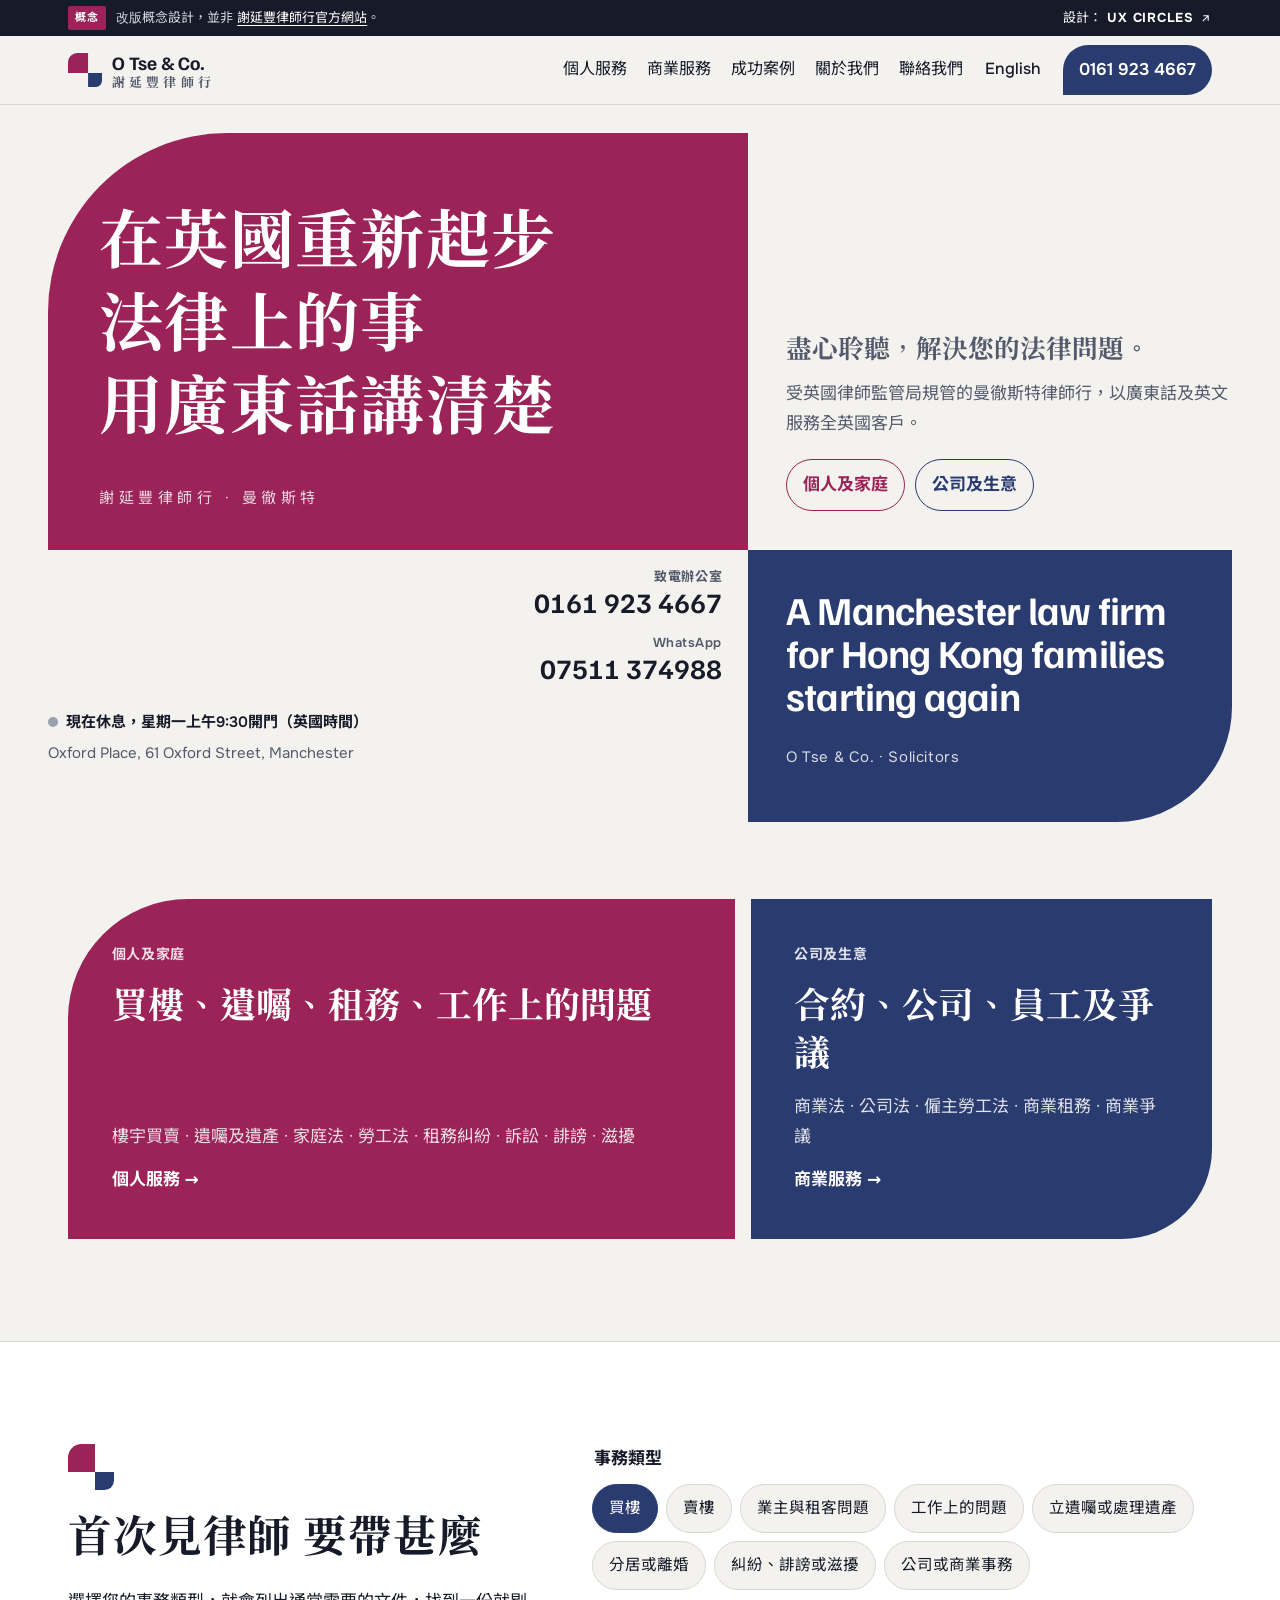
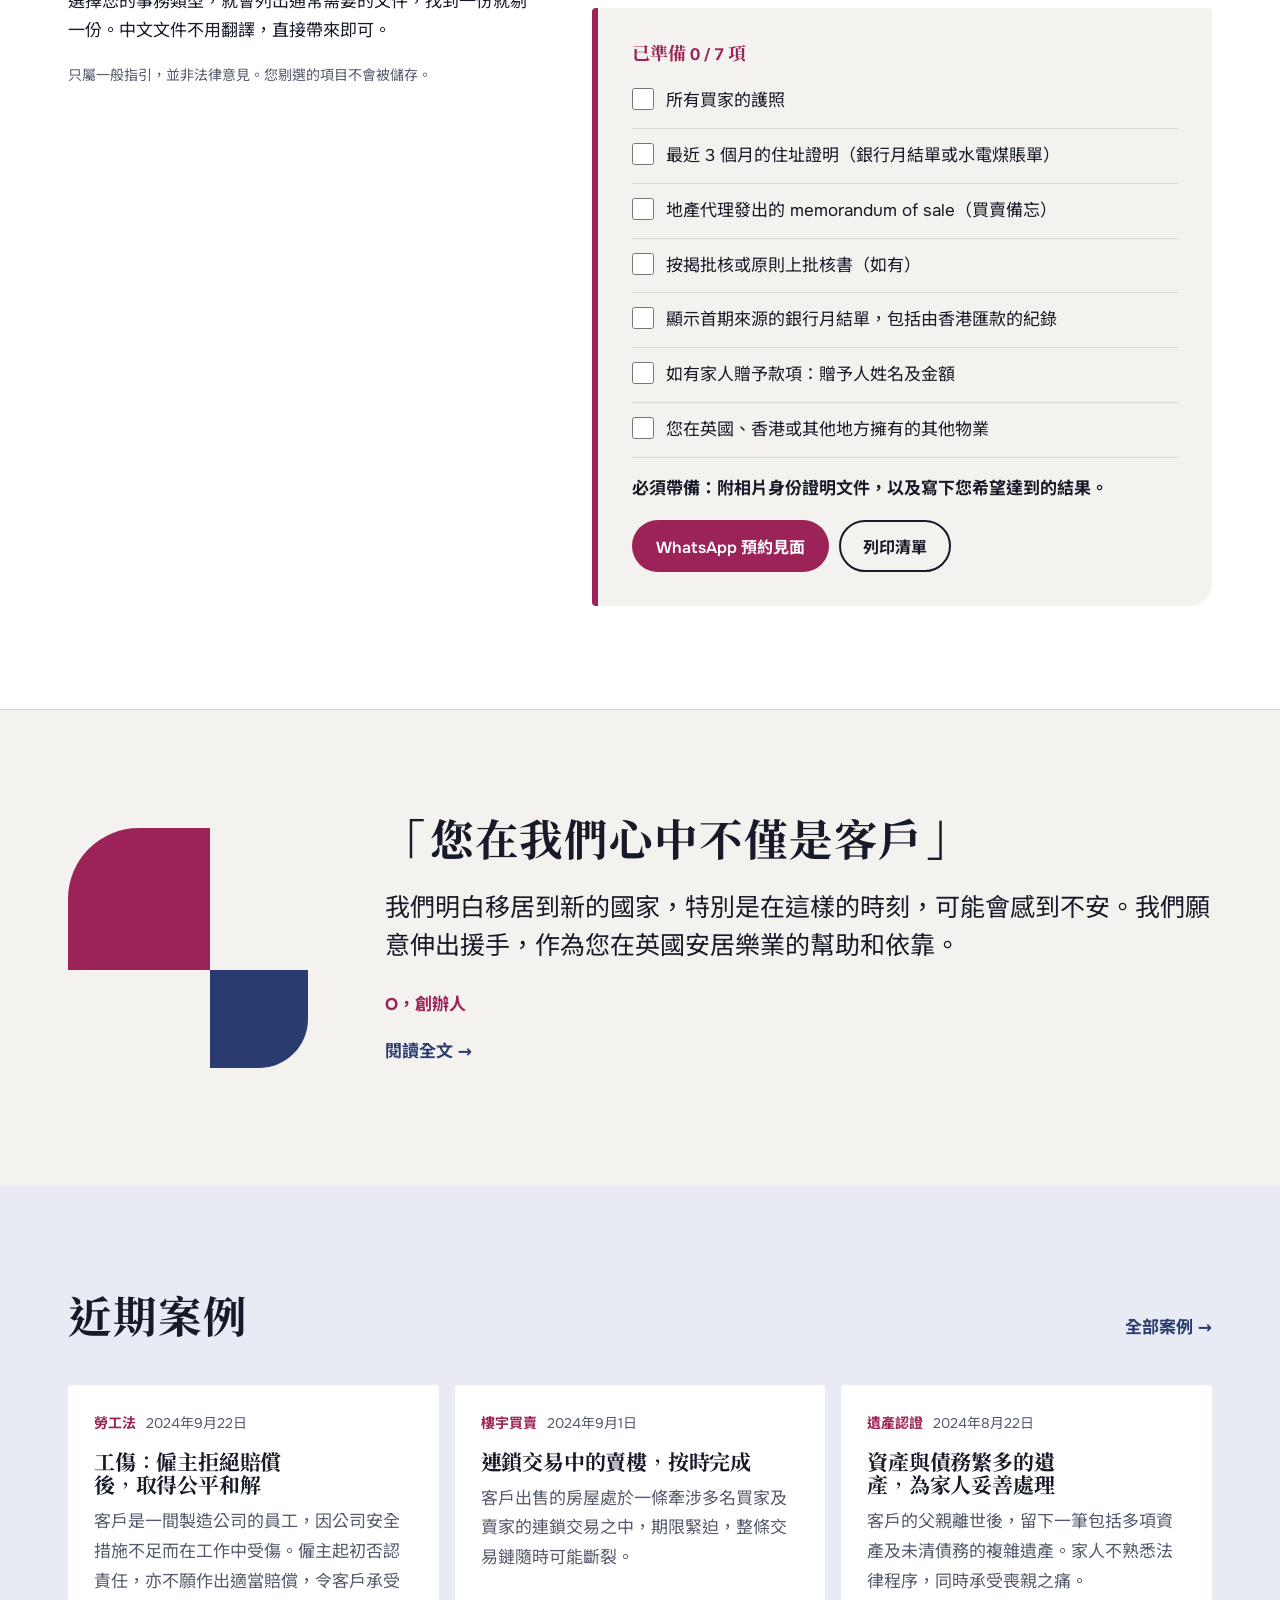
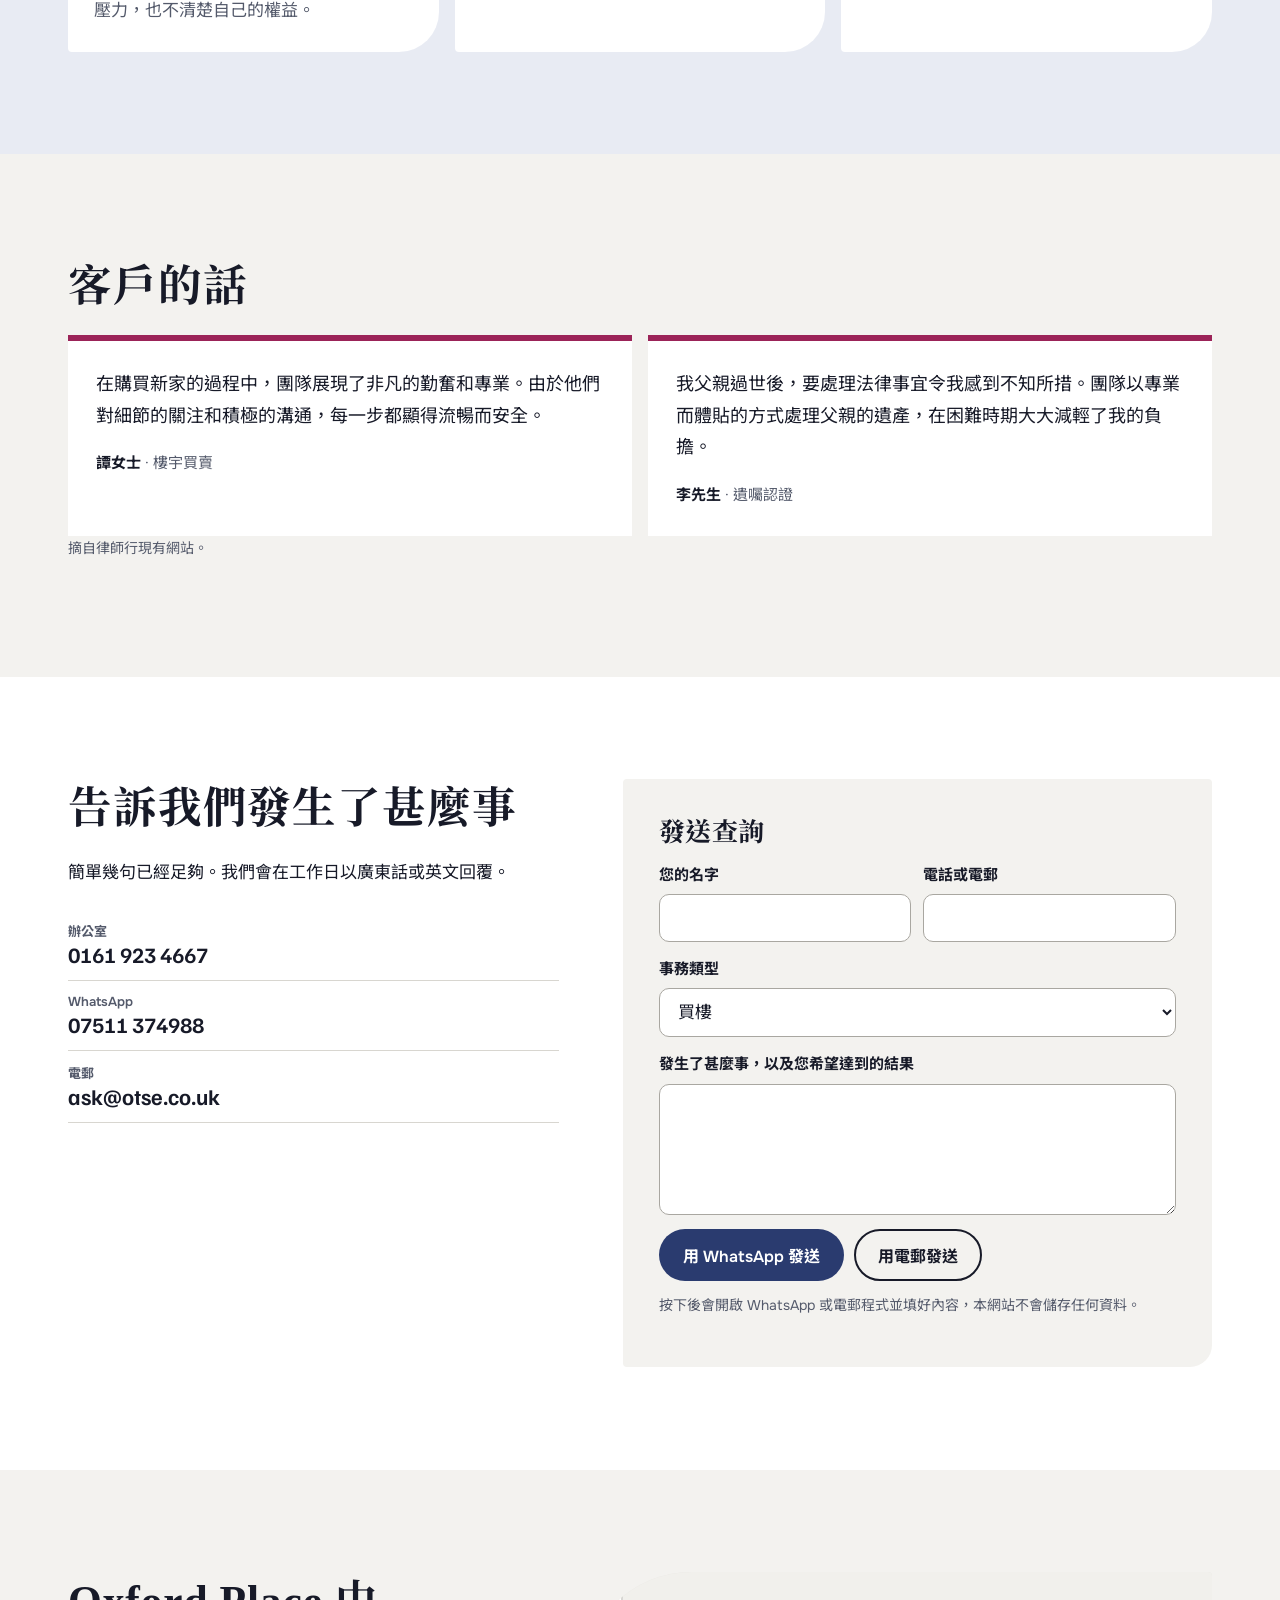
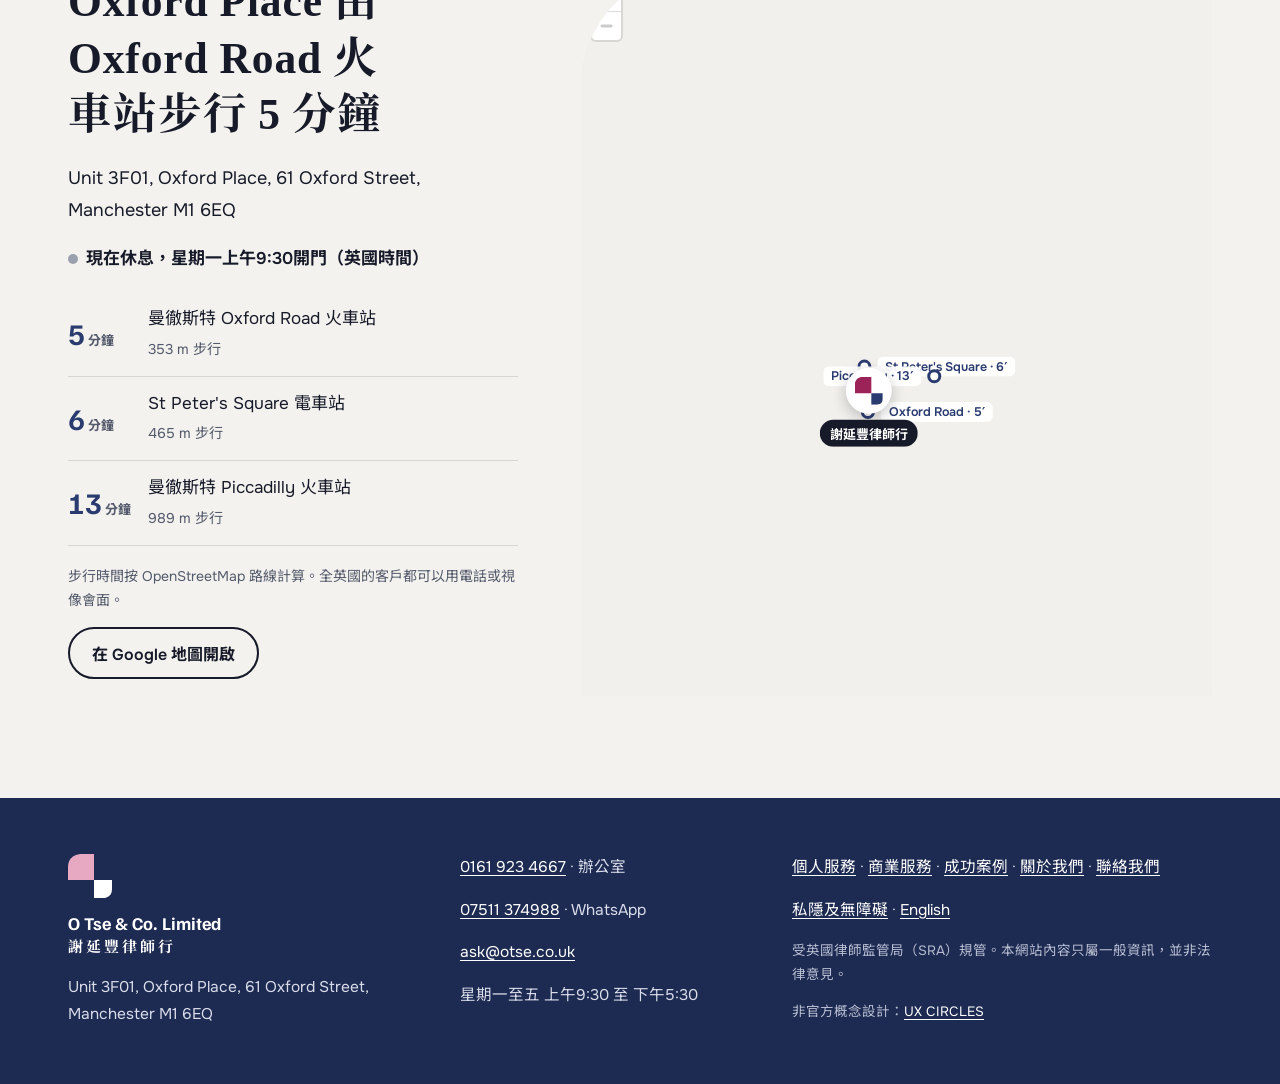
==== commit 9bb90cde: "Standardise the UX CIRCLES concept credit Concept bar reads "Designed by UX CIRCLES" (設計：/设计：UX CIRC" ====
--- a/zh/index.html
+++ b/zh/index.html
@@ -20,7 +20,7 @@
 <div class="concept-bar" role="note">
   <div class="wrap concept-inner">
     <p><span class="concept-tag">概念</span><span class="concept-long">改版概念設計，並非 <a href="https://otse.co.uk/" target="_blank" rel="noopener">謝延豐律師行官方網站</a>。</span></p>
-    <a href="https://ux-circles.com/professionals" target="_blank" rel="noopener"><span class="concept-by">Designed by </span><strong>UX CIRCLES</strong> <svg viewBox="0 0 24 24" aria-hidden="true"><path d="M7 17 17 7M8 7h9v9"/></svg></a>
+    <a href="https://ux-circles.com/professionals" target="_blank" rel="noopener"><span class="concept-by">設計：</span><strong>UX CIRCLES</strong> <svg viewBox="0 0 24 24" aria-hidden="true"><path d="M7 17 17 7M8 7h9v9"/></svg></a>
   </div>
 </div>
 <header class="head" id="top">
@@ -202,7 +202,7 @@
       <p><a href="personal.html">個人服務</a> · <a href="business.html">商業服務</a> · <a href="cases.html">成功案例</a> · <a href="about.html">關於我們</a> · <a href="contact.html">聯絡我們</a></p>
       <p><a href="privacy.html">私隱及無障礙</a> · <a href="../" lang="en">English</a></p>
       <p class="foot-small">受英國律師監管局（SRA）規管。本網站內容只屬一般資訊，並非法律意見。</p>
-      <p class="foot-small">非官方概念設計： <a href="https://ux-circles.com/professionals" target="_blank" rel="noopener">UX CIRCLES</a></p>
+      <p class="foot-small">非官方概念設計：<a href="https://ux-circles.com/professionals" target="_blank" rel="noopener">UX CIRCLES</a></p>
     </div>
   </div>
 </footer>
